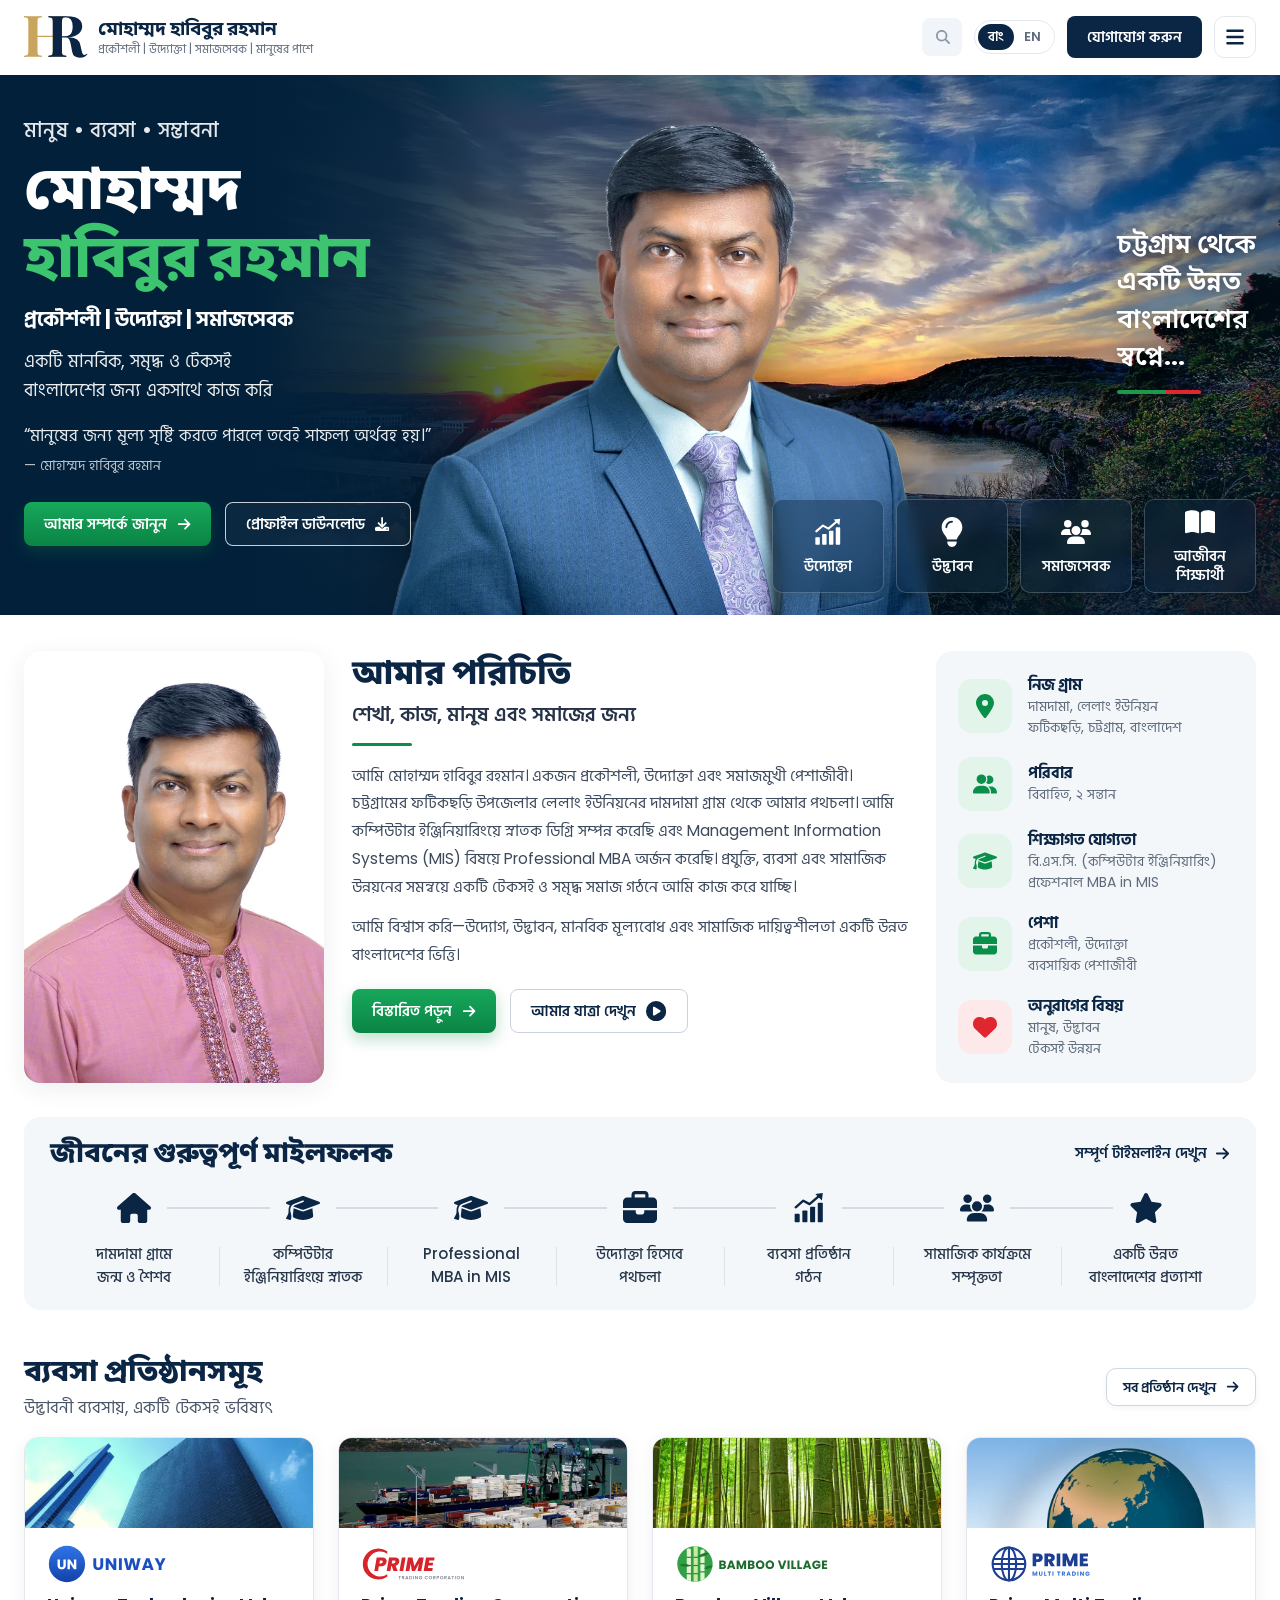
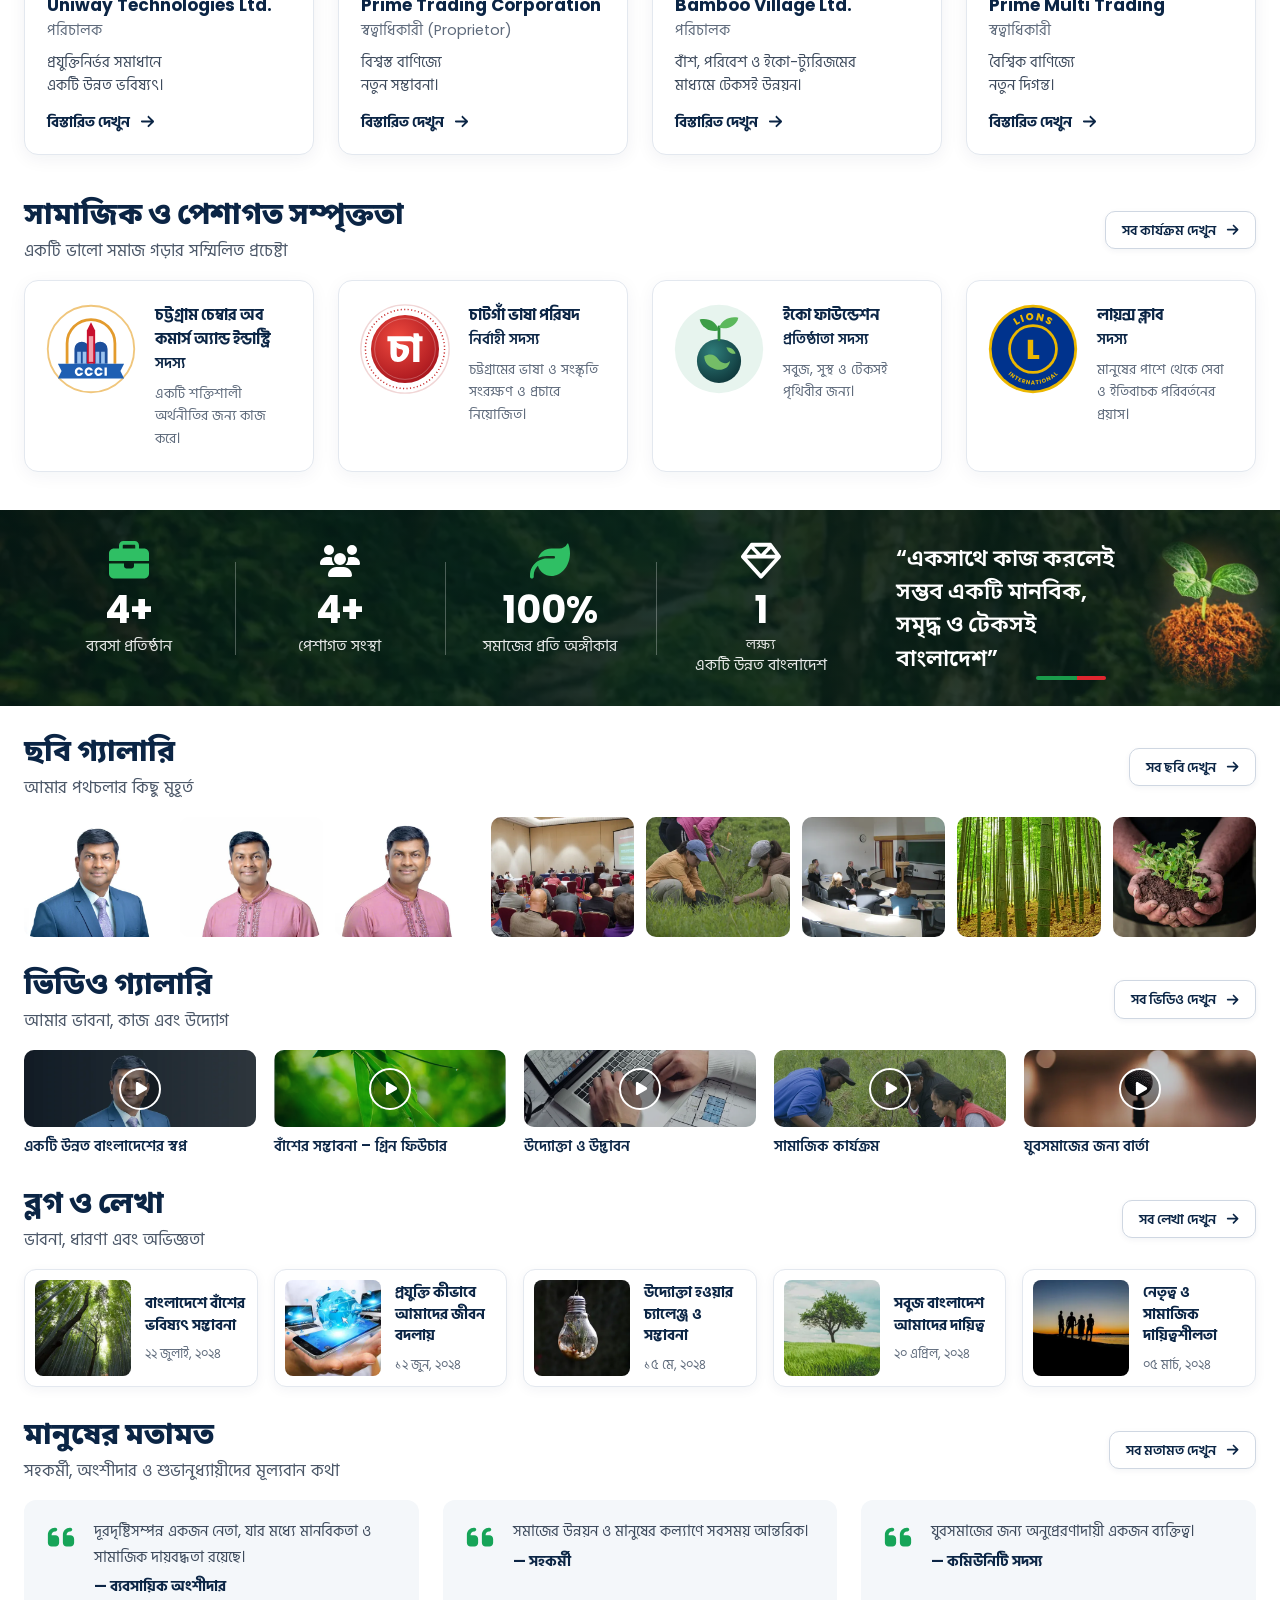
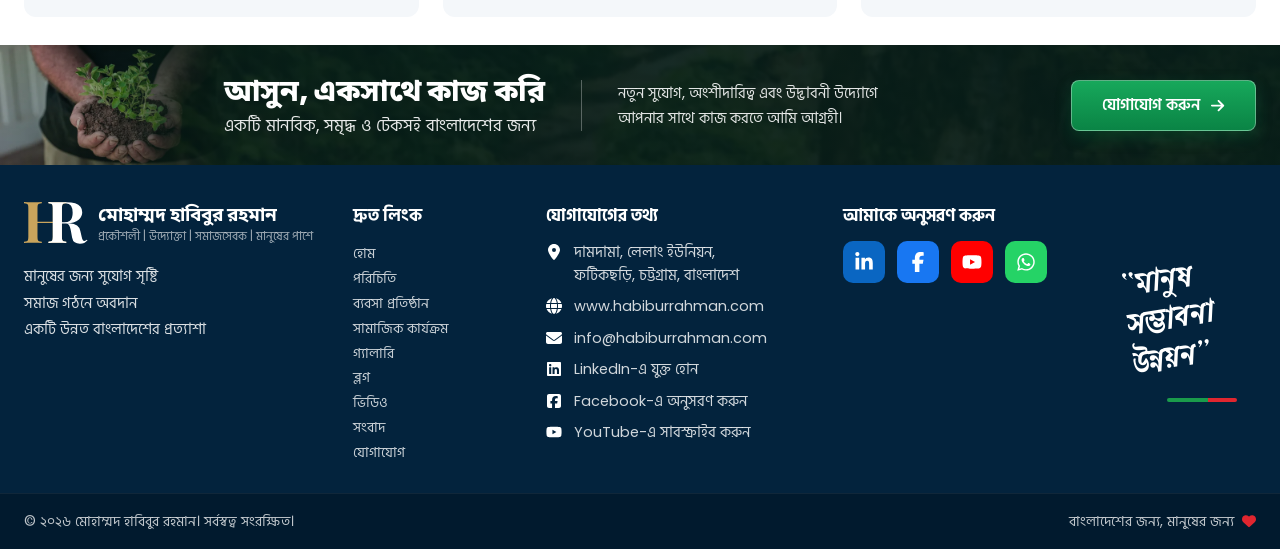
==== index.html @ 015e80e0 "Add one-page personal website for Mohammad Habibur Rahman Static HTML/CSS/JS page rebuilt from the d" ====
<!doctype html>
<html lang="bn">
<head>
  <meta charset="utf-8">
  <meta name="viewport" content="width=device-width, initial-scale=1">
  <title data-i18n="meta.title">মোহাম্মদ হাবিবুর রহমান | প্রকৌশলী, উদ্যোক্তা ও সমাজসেবক</title>
  <meta name="description" content="মোহাম্মদ হাবিবুর রহমান — প্রকৌশলী, উদ্যোক্তা ও সমাজসেবক। চট্টগ্রাম থেকে একটি মানবিক, সমৃদ্ধ ও টেকসই বাংলাদেশের স্বপ্নে কাজ করছেন।" data-i18n-attr="content:meta.description">
  <meta name="theme-color" content="#0b2545">
  <meta property="og:type" content="website">
  <meta property="og:title" content="মোহাম্মদ হাবিবুর রহমান | প্রকৌশলী, উদ্যোক্তা ও সমাজসেবক">
  <meta property="og:description" content="মানুষ • ব্যবসা • সম্ভাবনা — একটি মানবিক, সমৃদ্ধ ও টেকসই বাংলাদেশের জন্য একসাথে কাজ করি।">
  <meta property="og:image" content="assets/images/habib-about.webp">
  <link rel="icon" href="assets/images/favicon.svg" type="image/svg+xml">
  <link rel="preconnect" href="https://fonts.googleapis.com">
  <link rel="preconnect" href="https://fonts.gstatic.com" crossorigin>
  <link rel="stylesheet" href="https://fonts.googleapis.com/css2?family=Galada&family=Hind+Siliguri:wght@400;500;600;700&family=Noto+Sans+Bengali:wght@600;700;800&family=Poppins:wght@400;500;600;700;800&display=swap">
  <link rel="preload" as="image" href="assets/images/hero-bg.webp">
  <link rel="stylesheet" href="assets/css/style.css">
</head>
<body>
<svg xmlns="http://www.w3.org/2000/svg" class="sprite" aria-hidden="true" focusable="false">
  <!-- Icons: Font Awesome Free 6.7.2 by @fontawesome - https://fontawesome.com (Icons: CC BY 4.0 License) -->
  <symbol id="i-search" viewBox="0 0 512 512"><path d="M416 208c0 45.9-14.9 88.3-40 122.7L502.6 457.4c12.5 12.5 12.5 32.8 0 45.3s-32.8 12.5-45.3 0L330.7 376c-34.4 25.2-76.8 40-122.7 40C93.1 416 0 322.9 0 208S93.1 0 208 0S416 93.1 416 208zM208 352a144 144 0 1 0 0-288 144 144 0 1 0 0 288z"/></symbol>
  <symbol id="i-arrow-right" viewBox="0 0 448 512"><path d="M438.6 278.6c12.5-12.5 12.5-32.8 0-45.3l-160-160c-12.5-12.5-32.8-12.5-45.3 0s-12.5 32.8 0 45.3L338.8 224 32 224c-17.7 0-32 14.3-32 32s14.3 32 32 32l306.7 0L233.4 393.4c-12.5 12.5-12.5 32.8 0 45.3s32.8 12.5 45.3 0l160-160z"/></symbol>
  <symbol id="i-download" viewBox="0 0 512 512"><path d="M288 32c0-17.7-14.3-32-32-32s-32 14.3-32 32l0 242.7-73.4-73.4c-12.5-12.5-32.8-12.5-45.3 0s-12.5 32.8 0 45.3l128 128c12.5 12.5 32.8 12.5 45.3 0l128-128c12.5-12.5 12.5-32.8 0-45.3s-32.8-12.5-45.3 0L288 274.7 288 32zM64 352c-35.3 0-64 28.7-64 64l0 32c0 35.3 28.7 64 64 64l384 0c35.3 0 64-28.7 64-64l0-32c0-35.3-28.7-64-64-64l-101.5 0-45.3 45.3c-25 25-65.5 25-90.5 0L165.5 352 64 352zm368 56a24 24 0 1 1 0 48 24 24 0 1 1 0-48z"/></symbol>
  <symbol id="i-bulb" viewBox="0 0 384 512"><path d="M272 384c9.6-31.9 29.5-59.1 49.2-86.2c0 0 0 0 0 0c5.2-7.1 10.4-14.2 15.4-21.4c19.8-28.5 31.4-63 31.4-100.3C368 78.8 289.2 0 192 0S16 78.8 16 176c0 37.3 11.6 71.9 31.4 100.3c5 7.2 10.2 14.3 15.4 21.4c0 0 0 0 0 0c19.8 27.1 39.7 54.4 49.2 86.2l160 0zM192 512c44.2 0 80-35.8 80-80l0-16-160 0 0 16c0 44.2 35.8 80 80 80zM112 176c0 8.8-7.2 16-16 16s-16-7.2-16-16c0-61.9 50.1-112 112-112c8.8 0 16 7.2 16 16s-7.2 16-16 16c-44.2 0-80 35.8-80 80z"/></symbol>
  <symbol id="i-users" viewBox="0 0 640 512"><path d="M144 0a80 80 0 1 1 0 160A80 80 0 1 1 144 0zM512 0a80 80 0 1 1 0 160A80 80 0 1 1 512 0zM0 298.7C0 239.8 47.8 192 106.7 192l42.7 0c15.9 0 31 3.5 44.6 9.7c-1.3 7.2-1.9 14.7-1.9 22.3c0 38.2 16.8 72.5 43.3 96c-.2 0-.4 0-.7 0L21.3 320C9.6 320 0 310.4 0 298.7zM405.3 320c-.2 0-.4 0-.7 0c26.6-23.5 43.3-57.8 43.3-96c0-7.6-.7-15-1.9-22.3c13.6-6.3 28.7-9.7 44.6-9.7l42.7 0C592.2 192 640 239.8 640 298.7c0 11.8-9.6 21.3-21.3 21.3l-213.3 0zM224 224a96 96 0 1 1 192 0 96 96 0 1 1 -192 0zM128 485.3C128 411.7 187.7 352 261.3 352l117.3 0C452.3 352 512 411.7 512 485.3c0 14.7-11.9 26.7-26.7 26.7l-330.7 0c-14.7 0-26.7-11.9-26.7-26.7z"/></symbol>
  <symbol id="i-book" viewBox="0 0 576 512"><path d="M249.6 471.5c10.8 3.8 22.4-4.1 22.4-15.5l0-377.4c0-4.2-1.6-8.4-5-11C247.4 52 202.4 32 144 32C93.5 32 46.3 45.3 18.1 56.1C6.8 60.5 0 71.7 0 83.8L0 454.1c0 11.9 12.8 20.2 24.1 16.5C55.6 460.1 105.5 448 144 448c33.9 0 79 14 105.6 23.5zm76.8 0C353 462 398.1 448 432 448c38.5 0 88.4 12.1 119.9 22.6c11.3 3.8 24.1-4.6 24.1-16.5l0-370.3c0-12.1-6.8-23.3-18.1-27.6C529.7 45.3 482.5 32 432 32c-58.4 0-103.4 20-123 35.6c-3.3 2.6-5 6.8-5 11L304 456c0 11.4 11.7 19.3 22.4 15.5z"/></symbol>
  <symbol id="i-pin" viewBox="0 0 384 512"><path d="M215.7 499.2C267 435 384 279.4 384 192C384 86 298 0 192 0S0 86 0 192c0 87.4 117 243 168.3 307.2c12.3 15.3 35.1 15.3 47.4 0zM192 128a64 64 0 1 1 0 128 64 64 0 1 1 0-128z"/></symbol>
  <symbol id="i-family" viewBox="0 0 640 512"><path d="M96 128a128 128 0 1 1 256 0A128 128 0 1 1 96 128zM0 482.3C0 383.8 79.8 304 178.3 304l91.4 0C368.2 304 448 383.8 448 482.3c0 16.4-13.3 29.7-29.7 29.7L29.7 512C13.3 512 0 498.7 0 482.3zM609.3 512l-137.8 0c5.4-9.4 8.6-20.3 8.6-32l0-8c0-60.7-27.1-115.2-69.8-151.8c2.4-.1 4.7-.2 7.1-.2l61.4 0C567.8 320 640 392.2 640 481.3c0 17-13.8 30.7-30.7 30.7zM432 256c-31 0-59-12.6-79.3-32.9C372.4 196.5 384 163.6 384 128c0-26.8-6.6-52.1-18.3-74.3C384.3 40.1 407.2 32 432 32c61.9 0 112 50.1 112 112s-50.1 112-112 112z"/></symbol>
  <symbol id="i-grad" viewBox="0 0 640 512"><path d="M320 32c-8.1 0-16.1 1.4-23.7 4.1L15.8 137.4C6.3 140.9 0 149.9 0 160s6.3 19.1 15.8 22.6l57.9 20.9C57.3 229.3 48 259.8 48 291.9l0 28.1c0 28.4-10.8 57.7-22.3 80.8c-6.5 13-13.9 25.8-22.5 37.6C0 442.7-.9 448.3 .9 453.4s6 8.9 11.2 10.2l64 16c4.2 1.1 8.7 .3 12.4-2s6.3-6.1 7.1-10.4c8.6-42.8 4.3-81.2-2.1-108.7C90.3 344.3 86 329.8 80 316.5l0-24.6c0-30.2 10.2-58.7 27.9-81.5c12.9-15.5 29.6-28 49.2-35.7l157-61.7c8.2-3.2 17.5 .8 20.7 9s-.8 17.5-9 20.7l-157 61.7c-12.4 4.9-23.3 12.4-32.2 21.6l159.6 57.6c7.6 2.7 15.6 4.1 23.7 4.1s16.1-1.4 23.7-4.1L624.2 182.6c9.5-3.4 15.8-12.5 15.8-22.6s-6.3-19.1-15.8-22.6L343.7 36.1C336.1 33.4 328.1 32 320 32zM128 408c0 35.3 86 72 192 72s192-36.7 192-72L496.7 262.6 354.5 314c-11.1 4-22.8 6-34.5 6s-23.5-2-34.5-6L143.3 262.6 128 408z"/></symbol>
  <symbol id="i-briefcase" viewBox="0 0 512 512"><path d="M184 48l144 0c4.4 0 8 3.6 8 8l0 40L176 96l0-40c0-4.4 3.6-8 8-8zm-56 8l0 40L64 96C28.7 96 0 124.7 0 160l0 96 192 0 128 0 192 0 0-96c0-35.3-28.7-64-64-64l-64 0 0-40c0-30.9-25.1-56-56-56L184 0c-30.9 0-56 25.1-56 56zM512 288l-192 0 0 32c0 17.7-14.3 32-32 32l-64 0c-17.7 0-32-14.3-32-32l0-32L0 288 0 416c0 35.3 28.7 64 64 64l384 0c35.3 0 64-28.7 64-64l0-128z"/></symbol>
  <symbol id="i-heart" viewBox="0 0 512 512"><path d="M47.6 300.4L228.3 469.1c7.5 7 17.4 10.9 27.7 10.9s20.2-3.9 27.7-10.9L464.4 300.4c30.4-28.3 47.6-68 47.6-109.5v-5.8c0-69.9-50.5-129.5-119.4-141C347 36.5 300.6 51.4 268 84L256 96 244 84c-32.6-32.6-79-47.5-124.6-39.9C50.5 55.6 0 115.2 0 185.1v5.8c0 41.5 17.2 81.2 47.6 109.5z"/></symbol>
  <symbol id="i-circle-play" viewBox="0 0 512 512"><path d="M0 256a256 256 0 1 1 512 0A256 256 0 1 1 0 256zM188.3 147.1c-7.6 4.2-12.3 12.3-12.3 20.9l0 176c0 8.7 4.7 16.7 12.3 20.9s16.8 4.1 24.3-.5l144-88c7.1-4.4 11.5-12.1 11.5-20.5s-4.4-16.1-11.5-20.5l-144-88c-7.4-4.5-16.7-4.7-24.3-.5z"/></symbol>
  <symbol id="i-house" viewBox="0 0 576 512"><path d="M575.8 255.5c0 18-15 32.1-32 32.1l-32 0 .7 160.2c0 2.7-.2 5.4-.5 8.1l0 16.2c0 22.1-17.9 40-40 40l-16 0c-1.1 0-2.2 0-3.3-.1c-1.4 .1-2.8 .1-4.2 .1L416 512l-24 0c-22.1 0-40-17.9-40-40l0-24 0-64c0-17.7-14.3-32-32-32l-64 0c-17.7 0-32 14.3-32 32l0 64 0 24c0 22.1-17.9 40-40 40l-24 0-31.9 0c-1.5 0-3-.1-4.5-.2c-1.2 .1-2.4 .2-3.6 .2l-16 0c-22.1 0-40-17.9-40-40l0-112c0-.9 0-1.9 .1-2.8l0-69.7-32 0c-18 0-32-14-32-32.1c0-9 3-17 10-24L266.4 8c7-7 15-8 22-8s15 2 21 7L564.8 231.5c8 7 12 15 11 24z"/></symbol>
  <symbol id="i-star" viewBox="0 0 576 512"><path d="M316.9 18C311.6 7 300.4 0 288.1 0s-23.4 7-28.8 18L195 150.3 51.4 171.5c-12 1.8-22 10.2-25.7 21.7s-.7 24.2 7.9 32.7L137.8 329 113.2 474.7c-2 12 3 24.2 12.9 31.3s23 8 33.8 2.3l128.3-68.5 128.3 68.5c10.8 5.7 23.9 4.9 33.8-2.3s14.9-19.3 12.9-31.3L438.5 329 542.7 225.9c8.6-8.5 11.7-21.2 7.9-32.7s-13.7-19.9-25.7-21.7L381.2 150.3 316.9 18z"/></symbol>
  <symbol id="i-leaf" viewBox="0 0 512 512"><path d="M272 96c-78.6 0-145.1 51.5-167.7 122.5c33.6-17 71.5-26.5 111.7-26.5l88 0c8.8 0 16 7.2 16 16s-7.2 16-16 16l-16 0-72 0s0 0 0 0c-16.6 0-32.7 1.9-48.3 5.4c-25.9 5.9-49.9 16.4-71.4 30.7c0 0 0 0 0 0C38.3 298.8 0 364.9 0 440l0 16c0 13.3 10.7 24 24 24s24-10.7 24-24l0-16c0-48.7 20.7-92.5 53.8-123.2C121.6 392.3 190.3 448 272 448l1 0c132.1-.7 239-130.9 239-291.4c0-42.6-7.5-83.1-21.1-119.6c-2.6-6.9-12.7-6.6-16.2-.1C455.9 72.1 418.7 96 376 96L272 96z"/></symbol>
  <symbol id="i-gem" viewBox="0 0 512 512"><path d="M168.5 72L256 165l87.5-93-175 0zM383.9 99.1L311.5 176l129 0L383.9 99.1zm50 124.9L256 224 78.1 224 256 420.3 433.9 224zM71.5 176l129 0L128.1 99.1 71.5 176zm434.3 40.1l-232 256c-4.5 5-11 7.9-17.8 7.9s-13.2-2.9-17.8-7.9l-232-256c-7.7-8.5-8.3-21.2-1.5-30.4l112-152c4.5-6.1 11.7-9.8 19.3-9.8l240 0c7.6 0 14.8 3.6 19.3 9.8l112 152c6.8 9.2 6.1 21.9-1.5 30.4z"/></symbol>
  <symbol id="i-quote" viewBox="0 0 448 512"><path d="M0 216C0 149.7 53.7 96 120 96l8 0c17.7 0 32 14.3 32 32s-14.3 32-32 32l-8 0c-30.9 0-56 25.1-56 56l0 8 64 0c35.3 0 64 28.7 64 64l0 64c0 35.3-28.7 64-64 64l-64 0c-35.3 0-64-28.7-64-64l0-32 0-32 0-72zm256 0c0-66.3 53.7-120 120-120l8 0c17.7 0 32 14.3 32 32s-14.3 32-32 32l-8 0c-30.9 0-56 25.1-56 56l0 8 64 0c35.3 0 64 28.7 64 64l0 64c0 35.3-28.7 64-64 64l-64 0c-35.3 0-64-28.7-64-64l0-32 0-32 0-72z"/></symbol>
  <symbol id="i-play" viewBox="0 0 384 512"><path d="M73 39c-14.8-9.1-33.4-9.4-48.5-.9S0 62.6 0 80L0 432c0 17.4 9.4 33.4 24.5 41.9s33.7 8.1 48.5-.9L361 297c14.3-8.7 23-24.2 23-41s-8.7-32.2-23-41L73 39z"/></symbol>
  <symbol id="i-globe" viewBox="0 0 512 512"><path d="M352 256c0 22.2-1.2 43.6-3.3 64l-185.3 0c-2.2-20.4-3.3-41.8-3.3-64s1.2-43.6 3.3-64l185.3 0c2.2 20.4 3.3 41.8 3.3 64zm28.8-64l123.1 0c5.3 20.5 8.1 41.9 8.1 64s-2.8 43.5-8.1 64l-123.1 0c2.1-20.6 3.2-42 3.2-64s-1.1-43.4-3.2-64zm112.6-32l-116.7 0c-10-63.9-29.8-117.4-55.3-151.6c78.3 20.7 142 77.5 171.9 151.6zm-149.1 0l-176.6 0c6.1-36.4 15.5-68.6 27-94.7c10.5-23.6 22.2-40.7 33.5-51.5C239.4 3.2 248.7 0 256 0s16.6 3.2 27.8 13.8c11.3 10.8 23 27.9 33.5 51.5c11.6 26 20.9 58.2 27 94.7zm-209 0L18.6 160C48.6 85.9 112.2 29.1 190.6 8.4C165.1 42.6 145.3 96.1 135.3 160zM8.1 192l123.1 0c-2.1 20.6-3.2 42-3.2 64s1.1 43.4 3.2 64L8.1 320C2.8 299.5 0 278.1 0 256s2.8-43.5 8.1-64zM194.7 446.6c-11.6-26-20.9-58.2-27-94.6l176.6 0c-6.1 36.4-15.5 68.6-27 94.6c-10.5 23.6-22.2 40.7-33.5 51.5C272.6 508.8 263.3 512 256 512s-16.6-3.2-27.8-13.8c-11.3-10.8-23-27.9-33.5-51.5zM135.3 352c10 63.9 29.8 117.4 55.3 151.6C112.2 482.9 48.6 426.1 18.6 352l116.7 0zm358.1 0c-30 74.1-93.6 130.9-171.9 151.6c25.5-34.2 45.2-87.7 55.3-151.6l116.7 0z"/></symbol>
  <symbol id="i-envelope" viewBox="0 0 512 512"><path d="M48 64C21.5 64 0 85.5 0 112c0 15.1 7.1 29.3 19.2 38.4L236.8 313.6c11.4 8.5 27 8.5 38.4 0L492.8 150.4c12.1-9.1 19.2-23.3 19.2-38.4c0-26.5-21.5-48-48-48L48 64zM0 176L0 384c0 35.3 28.7 64 64 64l384 0c35.3 0 64-28.7 64-64l0-208L294.4 339.2c-22.8 17.1-54 17.1-76.8 0L0 176z"/></symbol>
  <symbol id="i-linkedin-in" viewBox="0 0 448 512"><path d="M100.28 448H7.4V148.9h92.88zM53.79 108.1C24.09 108.1 0 83.5 0 53.8a53.79 53.79 0 0 1 107.58 0c0 29.7-24.1 54.3-53.79 54.3zM447.9 448h-92.68V302.4c0-34.7-.7-79.2-48.29-79.2-48.29 0-55.69 37.7-55.69 76.7V448h-92.78V148.9h89.08v40.8h1.3c12.4-23.5 42.69-48.3 87.88-48.3 94 0 111.28 61.9 111.28 142.3V448z"/></symbol>
  <symbol id="i-facebook-f" viewBox="0 0 320 512"><path d="M80 299.3V512H196V299.3h86.5l18-97.8H196V166.9c0-51.7 20.3-71.5 72.7-71.5c16.3 0 29.4 .4 37 1.2V7.9C291.4 4 256.4 0 236.2 0C129.3 0 80 50.5 80 159.4v42.1H14v97.8H80z"/></symbol>
  <symbol id="i-youtube" viewBox="0 0 576 512"><path d="M549.655 124.083c-6.281-23.65-24.787-42.276-48.284-48.597C458.781 64 288 64 288 64S117.22 64 74.629 75.486c-23.497 6.322-42.003 24.947-48.284 48.597-11.412 42.867-11.412 132.305-11.412 132.305s0 89.438 11.412 132.305c6.281 23.65 24.787 41.5 48.284 47.821C117.22 448 288 448 288 448s170.78 0 213.371-11.486c23.497-6.321 42.003-24.171 48.284-47.821 11.412-42.867 11.412-132.305 11.412-132.305s0-89.438-11.412-132.305zm-317.51 213.508V175.185l142.739 81.205-142.739 81.201z"/></symbol>
  <symbol id="i-whatsapp" viewBox="0 0 448 512"><path d="M380.9 97.1C339 55.1 283.2 32 223.9 32c-122.4 0-222 99.6-222 222 0 39.1 10.2 77.3 29.6 111L0 480l117.7-30.9c32.4 17.7 68.9 27 106.1 27h.1c122.3 0 224.1-99.6 224.1-222 0-59.3-25.2-115-67.1-157zm-157 341.6c-33.2 0-65.7-8.9-94-25.7l-6.7-4-69.8 18.3L72 359.2l-4.4-7c-18.5-29.4-28.2-63.3-28.2-98.2 0-101.7 82.8-184.5 184.6-184.5 49.3 0 95.6 19.2 130.4 54.1 34.8 34.9 56.2 81.2 56.1 130.5 0 101.8-84.9 184.6-186.6 184.6zm101.2-138.2c-5.5-2.8-32.8-16.2-37.9-18-5.1-1.9-8.8-2.8-12.5 2.8-3.7 5.6-14.3 18-17.6 21.8-3.2 3.7-6.5 4.2-12 1.4-32.6-16.3-54-29.1-75.5-66-5.7-9.8 5.7-9.1 16.3-30.3 1.8-3.7.9-6.9-.5-9.7-1.4-2.8-12.5-30.1-17.1-41.2-4.5-10.8-9.1-9.3-12.5-9.5-3.2-.2-6.9-.2-10.6-.2-3.7 0-9.7 1.4-14.8 6.9-5.1 5.6-19.4 19-19.4 46.3 0 27.3 19.9 53.7 22.6 57.4 2.8 3.7 39.1 59.7 94.8 83.8 35.2 15.2 49 16.5 66.6 13.9 10.7-1.6 32.8-13.4 37.4-26.4 4.6-13 4.6-24.1 3.2-26.4-1.3-2.5-5-3.9-10.5-6.6z"/></symbol>
  <symbol id="i-linkedin" viewBox="0 0 448 512"><path d="M416 32H31.9C14.3 32 0 46.5 0 64.3v383.4C0 465.5 14.3 480 31.9 480H416c17.6 0 32-14.5 32-32.3V64.3c0-17.8-14.4-32.3-32-32.3zM135.4 416H69V202.2h66.5V416zm-33.2-243c-21.3 0-38.5-17.3-38.5-38.5S80.9 96 102.2 96c21.2 0 38.5 17.3 38.5 38.5 0 21.3-17.2 38.5-38.5 38.5zm282.1 243h-66.4V312c0-24.8-.5-56.7-34.5-56.7-34.6 0-39.9 27-39.9 54.9V416h-66.4V202.2h63.7v29.2h.9c8.9-16.8 30.6-34.5 62.9-34.5 67.2 0 79.7 44.3 79.7 101.9V416z"/></symbol>
  <symbol id="i-facebook-square" viewBox="0 0 448 512"><path d="M64 32C28.7 32 0 60.7 0 96V416c0 35.3 28.7 64 64 64h98.2V334.2H109.4V256h52.8V222.3c0-87.1 39.4-127.5 125-127.5c16.2 0 44.2 3.2 55.7 6.4V172c-6-.6-16.5-1-29.6-1c-42 0-58.2 15.9-58.2 57.2V256h83.6l-14.4 78.2H255V480H384c35.3 0 64-28.7 64-64V96c0-35.3-28.7-64-64-64H64z"/></symbol>
  <symbol id="i-bars" viewBox="0 0 448 512"><path d="M0 96C0 78.3 14.3 64 32 64l384 0c17.7 0 32 14.3 32 32s-14.3 32-32 32L32 128C14.3 128 0 113.7 0 96zM0 256c0-17.7 14.3-32 32-32l384 0c17.7 0 32 14.3 32 32s-14.3 32-32 32L32 288c-17.7 0-32-14.3-32-32zM448 416c0 17.7-14.3 32-32 32L32 448c-17.7 0-32-14.3-32-32s14.3-32 32-32l384 0c17.7 0 32 14.3 32 32z"/></symbol>
  <symbol id="i-xmark" viewBox="0 0 384 512"><path d="M342.6 150.6c12.5-12.5 12.5-32.8 0-45.3s-32.8-12.5-45.3 0L192 210.7 86.6 105.4c-12.5-12.5-32.8-12.5-45.3 0s-12.5 32.8 0 45.3L146.7 256 41.4 361.4c-12.5 12.5-12.5 32.8 0 45.3s32.8 12.5 45.3 0L192 301.3 297.4 406.6c12.5 12.5 32.8 12.5 45.3 0s12.5-32.8 0-45.3L237.3 256 342.6 150.6z"/></symbol>
  <symbol id="i-chevron-left" viewBox="0 0 320 512"><path d="M9.4 233.4c-12.5 12.5-12.5 32.8 0 45.3l192 192c12.5 12.5 32.8 12.5 45.3 0s12.5-32.8 0-45.3L77.3 256 246.6 86.6c12.5-12.5 12.5-32.8 0-45.3s-32.8-12.5-45.3 0l-192 192z"/></symbol>
  <symbol id="i-chevron-right" viewBox="0 0 320 512"><path d="M310.6 233.4c12.5 12.5 12.5 32.8 0 45.3l-192 192c-12.5 12.5-32.8 12.5-45.3 0s-12.5-32.8 0-45.3L242.7 256 73.4 86.6c-12.5-12.5-12.5-32.8 0-45.3s32.8-12.5 45.3 0l192 192z"/></symbol>
  <symbol id="i-arrow-up" viewBox="0 0 384 512"><path d="M214.6 41.4c-12.5-12.5-32.8-12.5-45.3 0l-160 160c-12.5 12.5-12.5 32.8 0 45.3s32.8 12.5 45.3 0L160 141.2 160 448c0 17.7 14.3 32 32 32s32-14.3 32-32l0-306.7L329.4 246.6c12.5 12.5 32.8 12.5 45.3 0s12.5-32.8 0-45.3l-160-160z"/></symbol>
  <symbol id="i-growth" viewBox="0 0 512 512"><rect x="40" y="344" width="76" height="128" rx="12"/><rect x="156" y="292" width="76" height="180" rx="12"/><rect x="272" y="236" width="76" height="236" rx="12"/><rect x="388" y="176" width="76" height="296" rx="12"/><path d="M56 246 170 146l94 52 146-126" fill="none" stroke="currentColor" stroke-width="36" stroke-linecap="round" stroke-linejoin="round"/><path d="M352 44l112-14-14 112z"/></symbol>
  <symbol id="logo-hr" viewBox="0 0 1110 750"><path fill="var(--hr-h, #c9a45c)" d="M424 720V700Q456 698 472 692Q488 686 493.5 668Q499 650 499 614V118Q499 81 493.5 63.5Q488 46 471.5 39.5Q455 33 424 32V12Q451 13 494.5 14Q538 15 581 15Q627 15 667.5 14Q708 13 733 12V32Q701 33 684.5 39.5Q668 46 663 63.5Q658 81 658 118V614Q658 650 663.5 668Q669 686 685 692Q701 698 733 700V720Q708 718 667.5 717.5Q627 717 581 717Q538 717 494.5 717.5Q451 718 424 720ZM0 720V700Q32 698 48 692Q64 686 69.5 668Q75 650 75 614V118Q75 81 69.5 63.5Q64 46 47.5 39.5Q31 33 0 32V12Q26 13 67.5 14Q109 15 158 15Q200 15 241 14Q282 13 309 12V32Q277 33 260.5 39.5Q244 46 239 63.5Q234 81 234 118V614Q234 650 239.5 668Q245 686 261 692Q277 698 309 700V720Q282 718 241 717.5Q200 717 158 717Q109 717 67.5 717.5Q26 718 0 720ZM169 374V354H564V374Z"/><path fill="var(--hr-r, #0b2545)" d="M424 12Q449 13 491.5 14Q534 15 576 15Q624 15 669 14Q714 13 733 13Q826 13 887.5 33.5Q949 54 979.5 93Q1010 132 1010 187Q1010 221 996 255.5Q982 290 948.5 319.5Q915 349 857 366.5Q799 384 711 384H615V364H701Q760 364 790.5 341.5Q821 319 832.5 281.5Q844 244 844 198Q844 119 816 75.5Q788 32 720 32Q681 32 669.5 49Q658 66 658 118V614Q658 650 663.5 668Q669 686 685 692Q701 698 733 700V720Q706 718 665 717.5Q624 717 582 717Q534 717 491.5 717.5Q449 718 424 720V700Q456 698 472 692Q488 686 493.5 668Q499 650 499 614V118Q499 81 493.5 63.5Q488 46 471.5 39.5Q455 33 424 32ZM613 367Q656 368 687.5 371Q719 374 743 376.5Q767 379 786 380Q877 388 920.5 419Q964 450 977 512L1000 615Q1009 655 1019 671Q1029 687 1048 687Q1061 686 1069.5 680.5Q1078 675 1088 664L1102 676Q1075 707 1044 720.5Q1013 734 969 734Q915 734 880 711Q845 688 834 626L816 526Q809 484 799 452.5Q789 421 771.5 402.5Q754 384 723 384H615Z"/></symbol>
</svg>

<a class="skip-link" href="#main" data-i18n="a11y.skip">মূল অংশে যান</a>

<!-- ============ Header ============ -->
<header class="site-header" id="top">
  <div class="container header-inner">
    <a class="brand" href="#home" aria-label="মোহাম্মদ হাবিবুর রহমান" data-i18n-attr="aria-label:brand.name">
      <svg class="brand-mark" aria-hidden="true"><use href="#logo-hr"/></svg>
      <span class="brand-text">
        <strong data-i18n="brand.name">মোহাম্মদ হাবিবুর রহমান</strong>
        <small data-i18n="brand.tagline">প্রকৌশলী | উদ্যোক্তা | সমাজসেবক | মানুষের পাশে</small>
      </span>
    </a>

    <nav class="main-nav" id="main-nav" aria-label="প্রধান মেনু" data-i18n-attr="aria-label:a11y.mainNav">
      <ul>
        <li><a href="#home" class="active" data-spy="home" data-i18n="nav.home">হোম</a></li>
        <li><a href="#about" data-spy="about" data-i18n="nav.about">পরিচিতি</a></li>
        <li><a href="#business" data-spy="business" data-i18n="nav.business">ব্যবসা প্রতিষ্ঠান</a></li>
        <li><a href="#social" data-spy="social" data-i18n="nav.social">সামাজিক কার্যক্রম</a></li>
        <li><a href="#gallery" data-spy="gallery" data-i18n="nav.gallery">গ্যালারি</a></li>
        <li><a href="#blog" data-spy="blog" data-i18n="nav.blog">ব্লগ</a></li>
        <li><a href="#videos" data-spy="videos" data-i18n="nav.video">ভিডিও</a></li>
        <li><a href="#blog" data-i18n="nav.news">সংবাদ</a></li>
        <li><a href="#contact" data-spy="contact" data-i18n="nav.contact">যোগাযোগ</a></li>
      </ul>
    </nav>

    <div class="header-actions">
      <form class="search" role="search" id="site-search">
        <svg class="icon" aria-hidden="true"><use href="#i-search"/></svg>
        <input type="search" name="q" placeholder="খুঁজুন..." aria-label="সাইটে খুঁজুন" data-i18n-attr="placeholder:search.placeholder;aria-label:search.label" autocomplete="off">
      </form>
      <div class="lang-switch" role="group" aria-label="ভাষা নির্বাচন করুন" data-i18n-attr="aria-label:a11y.lang">
        <button type="button" data-lang="bn" aria-pressed="true" lang="bn">বাং</button>
        <button type="button" data-lang="en" aria-pressed="false" lang="en">EN</button>
      </div>
      <a class="btn btn-navy header-cta" href="#contact" data-i18n="header.cta">যোগাযোগ করুন</a>
      <button class="menu-toggle" type="button" aria-controls="main-nav" aria-expanded="false" aria-label="মেনু খুলুন" data-i18n-attr="aria-label:a11y.menu">
        <svg class="icon icon-open" aria-hidden="true"><use href="#i-bars"/></svg>
        <svg class="icon icon-close" aria-hidden="true"><use href="#i-xmark"/></svg>
      </button>
    </div>
  </div>
</header>

<main id="main">

  <!-- ============ Hero ============ -->
  <section class="hero" id="home" data-section>
    <div class="hero-media" aria-hidden="true">
      <img class="hero-bg" src="assets/images/hero-bg.webp" alt="" width="1920" height="960" fetchpriority="high">
    </div>
    <div class="container hero-inner">
      <div class="hero-content">
        <p class="hero-kicker" data-i18n="hero.kicker">মানুষ • ব্যবসা • সম্ভাবনা</p>
        <h1 class="hero-title">
          <span data-i18n="hero.name1">মোহাম্মদ</span>
          <span class="accent" data-i18n="hero.name2">হাবিবুর রহমান</span>
        </h1>
        <p class="hero-roles" data-i18n="hero.roles">প্রকৌশলী | উদ্যোক্তা | সমাজসেবক</p>
        <p class="hero-desc" data-i18n="hero.desc">একটি মানবিক, সমৃদ্ধ ও টেকসই<br>বাংলাদেশের জন্য একসাথে কাজ করি</p>
        <blockquote class="hero-quote">
          <p><span data-i18n="hero.quote">“মানুষের জন্য মূল্য সৃষ্টি করতে পারলে তবেই সাফল্য অর্থবহ হয়।”</span> <cite data-i18n="hero.quoteBy">— মোহাম্মদ হাবিবুর রহমান</cite></p>
        </blockquote>
        <div class="hero-actions">
          <a class="btn btn-green" href="#about"><span data-i18n="hero.btnAbout">আমার সম্পর্কে জানুন</span><svg class="icon" aria-hidden="true"><use href="#i-arrow-right"/></svg></a>
          <button class="btn btn-outline-light" type="button" data-action="print-profile"><span data-i18n="hero.btnProfile">প্রোফাইল ডাউনলোড</span><svg class="icon" aria-hidden="true"><use href="#i-download"/></svg></button>
        </div>
      </div>

      <div class="hero-person">
        <img src="assets/images/habib-hero.webp" alt="মোহাম্মদ হাবিবুর রহমান" width="1000" height="909" data-i18n-attr="alt:brand.name">
      </div>

      <div class="hero-aside">
        <p class="hero-dream" data-i18n="hero.dream">চট্টগ্রাম থেকে<br>একটি উন্নত<br>বাংলাদেশের<br>স্বপ্নে...</p>
        <span class="flag-bar" aria-hidden="true"></span>
      </div>

      <ul class="hero-tiles">
        <li><svg class="icon" aria-hidden="true"><use href="#i-growth"/></svg><span data-i18n="hero.tile1">উদ্যোক্তা</span></li>
        <li><svg class="icon" aria-hidden="true"><use href="#i-bulb"/></svg><span data-i18n="hero.tile2">উদ্ভাবন</span></li>
        <li><svg class="icon" aria-hidden="true"><use href="#i-users"/></svg><span data-i18n="hero.tile3">সমাজসেবক</span></li>
        <li><svg class="icon" aria-hidden="true"><use href="#i-book"/></svg><span data-i18n="hero.tile4">আজীবন শিক্ষার্থী</span></li>
      </ul>
    </div>
  </section>

  <!-- ============ About ============ -->
  <section class="about section" id="about" data-section>
    <div class="container about-grid">
      <figure class="about-photo">
        <img src="assets/images/habib-about.webp" alt="মোহাম্মদ হাবিবুর রহমান" width="640" height="720" loading="lazy" data-i18n-attr="alt:brand.name">
      </figure>

      <div class="about-text">
        <h2 class="about-title" data-i18n="about.title">আমার পরিচিতি</h2>
        <p class="about-subtitle" data-i18n="about.subtitle">শেখা, কাজ, মানুষ এবং সমাজের জন্য</p>
        <span class="title-bar" aria-hidden="true"></span>
        <p data-i18n="about.p1">আমি মোহাম্মদ হাবিবুর রহমান। একজন প্রকৌশলী, উদ্যোক্তা এবং সমাজমুখী পেশাজীবী। চট্টগ্রামের ফটিকছড়ি উপজেলার লেলাং ইউনিয়নের দামদামা গ্রাম থেকে আমার পথচলা। আমি কম্পিউটার ইঞ্জিনিয়ারিংয়ে স্নাতক ডিগ্রি সম্পন্ন করেছি এবং Management Information Systems (MIS) বিষয়ে Professional MBA অর্জন করেছি। প্রযুক্তি, ব্যবসা এবং সামাজিক উন্নয়নের সমন্বয়ে একটি টেকসই ও সমৃদ্ধ সমাজ গঠনে আমি কাজ করে যাচ্ছি।</p>
        <p data-i18n="about.p2">আমি বিশ্বাস করি—উদ্যোগ, উদ্ভাবন, মানবিক মূল্যবোধ এবং সামাজিক দায়িত্বশীলতা একটি উন্নত বাংলাদেশের ভিত্তি।</p>
        <div class="about-actions">
          <a class="btn btn-green" href="#milestones"><span data-i18n="about.btnMore">বিস্তারিত পড়ুন</span><svg class="icon" aria-hidden="true"><use href="#i-arrow-right"/></svg></a>
          <button class="btn btn-outline" type="button" data-video="1"><span data-i18n="about.btnJourney">আমার যাত্রা দেখুন</span><svg class="icon icon-lg" aria-hidden="true"><use href="#i-circle-play"/></svg></button>
        </div>
      </div>

      <ul class="info-card">
        <li>
          <span class="info-icon"><svg class="icon" aria-hidden="true"><use href="#i-pin"/></svg></span>
          <div><h3 data-i18n="info.village.title">নিজ গ্রাম</h3><p data-i18n="info.village.text">দামদামা, লেলাং ইউনিয়ন<br>ফটিকছড়ি, চট্টগ্রাম, বাংলাদেশ</p></div>
        </li>
        <li>
          <span class="info-icon"><svg class="icon" aria-hidden="true"><use href="#i-family"/></svg></span>
          <div><h3 data-i18n="info.family.title">পরিবার</h3><p data-i18n="info.family.text">বিবাহিত, ২ সন্তান</p></div>
        </li>
        <li>
          <span class="info-icon"><svg class="icon" aria-hidden="true"><use href="#i-grad"/></svg></span>
          <div><h3 data-i18n="info.edu.title">শিক্ষাগত যোগ্যতা</h3><p data-i18n="info.edu.text">বি.এস.সি. (কম্পিউটার ইঞ্জিনিয়ারিং)<br>প্রফেশনাল MBA in MIS</p></div>
        </li>
        <li>
          <span class="info-icon"><svg class="icon" aria-hidden="true"><use href="#i-briefcase"/></svg></span>
          <div><h3 data-i18n="info.job.title">পেশা</h3><p data-i18n="info.job.text">প্রকৌশলী, উদ্যোক্তা<br>ব্যবসায়িক পেশাজীবী</p></div>
        </li>
        <li>
          <span class="info-icon is-red"><svg class="icon" aria-hidden="true"><use href="#i-heart"/></svg></span>
          <div><h3 data-i18n="info.passion.title">অনুরাগের বিষয়</h3><p data-i18n="info.passion.text">মানুষ, উদ্ভাবন<br>টেকসই উন্নয়ন</p></div>
        </li>
      </ul>
    </div>
  </section>

  <!-- ============ Milestones ============ -->
  <section class="milestones section section-tight" id="milestones">
    <div class="container">
      <div class="milestones-box">
        <div class="section-head">
          <h2 data-i18n="ms.title">জীবনের গুরুত্বপূর্ণ মাইলফলক</h2>
          <a class="text-link" href="#milestones"><span data-i18n="ms.link">সম্পূর্ণ টাইমলাইন দেখুন</span><svg class="icon" aria-hidden="true"><use href="#i-arrow-right"/></svg></a>
        </div>
        <div class="timeline-scroll">
        <ol class="timeline">
          <li><span class="tl-icon"><svg class="icon" aria-hidden="true"><use href="#i-house"/></svg></span><p data-i18n="ms.1">দামদামা গ্রামে<br>জন্ম ও শৈশব</p></li>
          <li><span class="tl-icon"><svg class="icon" aria-hidden="true"><use href="#i-grad"/></svg></span><p data-i18n="ms.2">কম্পিউটার<br>ইঞ্জিনিয়ারিংয়ে স্নাতক</p></li>
          <li><span class="tl-icon"><svg class="icon" aria-hidden="true"><use href="#i-grad"/></svg></span><p data-i18n="ms.3">Professional<br>MBA in MIS</p></li>
          <li><span class="tl-icon"><svg class="icon" aria-hidden="true"><use href="#i-briefcase"/></svg></span><p data-i18n="ms.4">উদ্যোক্তা হিসেবে<br>পথচলা</p></li>
          <li><span class="tl-icon"><svg class="icon" aria-hidden="true"><use href="#i-growth"/></svg></span><p data-i18n="ms.5">ব্যবসা প্রতিষ্ঠান<br>গঠন</p></li>
          <li><span class="tl-icon"><svg class="icon" aria-hidden="true"><use href="#i-users"/></svg></span><p data-i18n="ms.6">সামাজিক কার্যক্রমে<br>সম্পৃক্ততা</p></li>
          <li><span class="tl-icon"><svg class="icon" aria-hidden="true"><use href="#i-star"/></svg></span><p data-i18n="ms.7">একটি উন্নত<br>বাংলাদেশের প্রত্যাশা</p></li>
        </ol>
        </div>
      </div>
    </div>
  </section>

  <!-- ============ Businesses ============ -->
  <section class="business section" id="business" data-section>
    <div class="container">
      <div class="section-head">
        <div>
          <h2 data-i18n="biz.title">ব্যবসা প্রতিষ্ঠানসমূহ</h2>
          <p class="section-sub" data-i18n="biz.subtitle">উদ্ভাবনী ব্যবসায়, একটি টেকসই ভবিষ্যৎ</p>
        </div>
        <a class="btn btn-pill" href="#business"><span data-i18n="biz.all">সব প্রতিষ্ঠান দেখুন</span><svg class="icon" aria-hidden="true"><use href="#i-arrow-right"/></svg></a>
      </div>

      <div class="biz-grid">
        <article class="biz-card">
          <img class="biz-cover" src="assets/images/biz-uniway.webp" alt="" width="800" height="280" loading="lazy">
          <div class="biz-body">
            <img class="biz-logo" src="assets/images/logos/uniway.svg" alt="Uniway" width="172" height="44" loading="lazy">
            <h3>Uniway Technologies Ltd.</h3>
            <p class="biz-role" data-i18n="biz.1.role">পরিচালক</p>
            <p class="biz-desc" data-i18n="biz.1.desc">প্রযুক্তিনির্ভর সমাধানে<br>একটি উন্নত ভবিষ্যৎ।</p>
            <a class="more-link" href="#business"><span data-i18n="biz.more">বিস্তারিত দেখুন</span><svg class="icon" aria-hidden="true"><use href="#i-arrow-right"/></svg></a>
          </div>
        </article>
        <article class="biz-card">
          <img class="biz-cover" src="assets/images/biz-prime-trading.webp" alt="" width="800" height="280" loading="lazy">
          <div class="biz-body">
            <img class="biz-logo" src="assets/images/logos/prime-trading.svg" alt="Prime Trading Corporation" width="146" height="44" loading="lazy">
            <h3>Prime Trading Corporation</h3>
            <p class="biz-role" data-i18n="biz.2.role">স্বত্বাধিকারী (Proprietor)</p>
            <p class="biz-desc" data-i18n="biz.2.desc">বিশ্বস্ত বাণিজ্যে<br>নতুন সম্ভাবনা।</p>
            <a class="more-link" href="#business"><span data-i18n="biz.more">বিস্তারিত দেখুন</span><svg class="icon" aria-hidden="true"><use href="#i-arrow-right"/></svg></a>
          </div>
        </article>
        <article class="biz-card">
          <img class="biz-cover" src="assets/images/biz-bamboo-village.webp" alt="" width="800" height="280" loading="lazy">
          <div class="biz-body">
            <img class="biz-logo" src="assets/images/logos/bamboo-village.svg" alt="Bamboo Village" width="172" height="44" loading="lazy">
            <h3>Bamboo Village Ltd.</h3>
            <p class="biz-role" data-i18n="biz.3.role">পরিচালক</p>
            <p class="biz-desc" data-i18n="biz.3.desc">বাঁশ, পরিবেশ ও ইকো-ট্যুরিজমের<br>মাধ্যমে টেকসই উন্নয়ন।</p>
            <a class="more-link" href="#business"><span data-i18n="biz.more">বিস্তারিত দেখুন</span><svg class="icon" aria-hidden="true"><use href="#i-arrow-right"/></svg></a>
          </div>
        </article>
        <article class="biz-card">
          <img class="biz-cover" src="assets/images/biz-prime-multi.webp" alt="" width="800" height="280" loading="lazy">
          <div class="biz-body">
            <img class="biz-logo" src="assets/images/logos/prime-multi-trading.svg" alt="Prime Multi Trading" width="118" height="44" loading="lazy">
            <h3>Prime Multi Trading</h3>
            <p class="biz-role" data-i18n="biz.4.role">স্বত্বাধিকারী</p>
            <p class="biz-desc" data-i18n="biz.4.desc">বৈশ্বিক বাণিজ্যে<br>নতুন দিগন্ত।</p>
            <a class="more-link" href="#business"><span data-i18n="biz.more">বিস্তারিত দেখুন</span><svg class="icon" aria-hidden="true"><use href="#i-arrow-right"/></svg></a>
          </div>
        </article>
      </div>
    </div>
  </section>

  <!-- ============ Social & professional engagement ============ -->
  <section class="social section" id="social" data-section>
    <div class="container">
      <div class="section-head">
        <div>
          <h2 data-i18n="social.title">সামাজিক ও পেশাগত সম্পৃক্ততা</h2>
          <p class="section-sub" data-i18n="social.subtitle">একটি ভালো সমাজ গড়ার সম্মিলিত প্রচেষ্টা</p>
        </div>
        <a class="btn btn-pill" href="#social"><span data-i18n="social.all">সব কার্যক্রম দেখুন</span><svg class="icon" aria-hidden="true"><use href="#i-arrow-right"/></svg></a>
      </div>

      <div class="org-grid">
        <article class="org-card">
          <img src="assets/images/logos/ccci.svg" alt="" width="100" height="100" loading="lazy">
          <div>
            <h3 data-i18n="social.1.name">চট্টগ্রাম চেম্বার অব কমার্স অ্যান্ড ইন্ডাস্ট্রি</h3>
            <p class="org-role" data-i18n="social.1.role">সদস্য</p>
            <p data-i18n="social.1.desc">একটি শক্তিশালী অর্থনীতির জন্য কাজ করে।</p>
          </div>
        </article>
        <article class="org-card">
          <img src="assets/images/logos/chatga-bhasha-parishad.svg" alt="" width="100" height="100" loading="lazy">
          <div>
            <h3 data-i18n="social.2.name">চাটগাঁ ভাষা পরিষদ</h3>
            <p class="org-role" data-i18n="social.2.role">নির্বাহী সদস্য</p>
            <p data-i18n="social.2.desc">চট্টগ্রামের ভাষা ও সংস্কৃতি সংরক্ষণ ও প্রচারে নিয়োজিত।</p>
          </div>
        </article>
        <article class="org-card">
          <img src="assets/images/logos/eco-foundation.svg" alt="" width="100" height="100" loading="lazy">
          <div>
            <h3 data-i18n="social.3.name">ইকো ফাউন্ডেশন</h3>
            <p class="org-role" data-i18n="social.3.role">প্রতিষ্ঠাতা সদস্য</p>
            <p data-i18n="social.3.desc">সবুজ, সুস্থ ও টেকসই পৃথিবীর জন্য।</p>
          </div>
        </article>
        <article class="org-card">
          <img src="assets/images/logos/lions-club.svg" alt="" width="100" height="100" loading="lazy">
          <div>
            <h3 data-i18n="social.4.name">লায়ন্স ক্লাব</h3>
            <p class="org-role" data-i18n="social.4.role">সদস্য</p>
            <p data-i18n="social.4.desc">মানুষের পাশে থেকে সেবা ও ইতিবাচক পরিবর্তনের প্রয়াস।</p>
          </div>
        </article>
      </div>
    </div>
  </section>

  <!-- ============ Stats band ============ -->
  <section class="stats-band" aria-label="এক নজরে" data-i18n-attr="aria-label:stats.label">
    <div class="container stats-inner">
      <ul class="stats">
        <li>
          <svg class="icon stat-icon is-green" aria-hidden="true"><use href="#i-briefcase"/></svg>
          <strong>4+</strong>
          <span data-i18n="stats.1">ব্যবসা প্রতিষ্ঠান</span>
        </li>
        <li>
          <svg class="icon stat-icon" aria-hidden="true"><use href="#i-users"/></svg>
          <strong>4+</strong>
          <span data-i18n="stats.2">পেশাগত সংস্থা</span>
        </li>
        <li>
          <svg class="icon stat-icon is-green" aria-hidden="true"><use href="#i-leaf"/></svg>
          <strong>100%</strong>
          <span data-i18n="stats.3">সমাজের প্রতি অঙ্গীকার</span>
        </li>
        <li>
          <svg class="icon stat-icon" aria-hidden="true"><use href="#i-gem"/></svg>
          <strong>1</strong>
          <span data-i18n="stats.4"><small>লক্ষ্য</small>একটি উন্নত বাংলাদেশ</span>
        </li>
      </ul>
      <blockquote class="stats-quote">
        <p data-i18n="stats.quote">“একসাথে কাজ করলেই সম্ভব একটি মানবিক, সমৃদ্ধ ও টেকসই বাংলাদেশ”</p>
      </blockquote>
      <img class="stats-sprout" src="assets/images/band-sprout.webp" alt="" width="420" height="460" loading="lazy">
      <span class="flag-bar stats-flag" aria-hidden="true"></span>
    </div>
  </section>

  <!-- ============ Photo gallery ============ -->
  <section class="gallery section" id="gallery" data-section>
    <div class="container">
      <div class="section-head">
        <div>
          <h2 data-i18n="gallery.title">ছবি গ্যালারি</h2>
          <p class="section-sub" data-i18n="gallery.subtitle">আমার পথচলার কিছু মুহূর্ত</p>
        </div>
        <button class="btn btn-pill" type="button" data-action="open-gallery"><span data-i18n="gallery.all">সব ছবি দেখুন</span><svg class="icon" aria-hidden="true"><use href="#i-arrow-right"/></svg></button>
      </div>
      <div class="photo-grid">
        <a class="photo" href="assets/images/gallery-1-lg.webp" data-lightbox><img src="assets/images/gallery-1.webp" alt="মোহাম্মদ হাবিবুর রহমান" data-i18n-attr="alt:brand.name" width="480" height="400" loading="lazy"></a>
        <a class="photo" href="assets/images/gallery-2-lg.webp" data-lightbox><img src="assets/images/gallery-2.webp" alt="মোহাম্মদ হাবিবুর রহমান" data-i18n-attr="alt:brand.name" width="480" height="400" loading="lazy"></a>
        <a class="photo" href="assets/images/gallery-3-lg.webp" data-lightbox><img src="assets/images/gallery-3.webp" alt="মোহাম্মদ হাবিবুর রহমান" data-i18n-attr="alt:brand.name" width="480" height="400" loading="lazy"></a>
        <a class="photo" href="assets/images/gallery-4-lg.webp" data-lightbox><img src="assets/images/gallery-4.webp" alt="সেমিনার" data-i18n-attr="alt:gallery.alt.seminar" width="480" height="400" loading="lazy"></a>
        <a class="photo" href="assets/images/gallery-5-lg.webp" data-lightbox><img src="assets/images/gallery-5.webp" alt="বৃক্ষরোপণ কর্মসূচি" data-i18n-attr="alt:gallery.alt.planting" width="480" height="400" loading="lazy"></a>
        <a class="photo" href="assets/images/gallery-6-lg.webp" data-lightbox><img src="assets/images/gallery-6.webp" alt="আলোচনা সভা" data-i18n-attr="alt:gallery.alt.talk" width="480" height="400" loading="lazy"></a>
        <a class="photo" href="assets/images/gallery-7-lg.webp" data-lightbox><img src="assets/images/gallery-7.webp" alt="বাঁশ বাগান" data-i18n-attr="alt:gallery.alt.bamboo" width="480" height="400" loading="lazy"></a>
        <a class="photo" href="assets/images/gallery-8-lg.webp" data-lightbox><img src="assets/images/gallery-8.webp" alt="চারাগাছ হাতে" data-i18n-attr="alt:gallery.alt.sapling" width="480" height="400" loading="lazy"></a>
      </div>
    </div>
  </section>

  <!-- ============ Video gallery ============ -->
  <section class="videos section" id="videos" data-section>
    <div class="container">
      <div class="section-head">
        <div>
          <h2 data-i18n="video.title">ভিডিও গ্যালারি</h2>
          <p class="section-sub" data-i18n="video.subtitle">আমার ভাবনা, কাজ এবং উদ্যোগ</p>
        </div>
        <a class="btn btn-pill" href="#videos"><span data-i18n="video.all">সব ভিডিও দেখুন</span><svg class="icon" aria-hidden="true"><use href="#i-arrow-right"/></svg></a>
      </div>
      <!-- Add a YouTube video ID to data-youtube to play it in the pop-up player. -->
      <div class="video-grid">
        <button class="video-card" type="button" data-video="1" data-youtube="">
          <span class="video-thumb"><img src="assets/images/video-1.webp" alt="" width="780" height="260" loading="lazy"><span class="play" aria-hidden="true"><svg class="icon"><use href="#i-play"/></svg></span></span>
          <span class="video-title" data-i18n="video.1">একটি উন্নত বাংলাদেশের স্বপ্ন</span>
        </button>
        <button class="video-card" type="button" data-video="2" data-youtube="">
          <span class="video-thumb"><img src="assets/images/video-2.webp" alt="" width="780" height="260" loading="lazy"><span class="play" aria-hidden="true"><svg class="icon"><use href="#i-play"/></svg></span></span>
          <span class="video-title" data-i18n="video.2">বাঁশের সম্ভাবনা – গ্রিন ফিউচার</span>
        </button>
        <button class="video-card" type="button" data-video="3" data-youtube="">
          <span class="video-thumb"><img src="assets/images/video-3.webp" alt="" width="780" height="260" loading="lazy"><span class="play" aria-hidden="true"><svg class="icon"><use href="#i-play"/></svg></span></span>
          <span class="video-title" data-i18n="video.3">উদ্যোক্তা ও উদ্ভাবন</span>
        </button>
        <button class="video-card" type="button" data-video="4" data-youtube="">
          <span class="video-thumb"><img src="assets/images/video-4.webp" alt="" width="780" height="260" loading="lazy"><span class="play" aria-hidden="true"><svg class="icon"><use href="#i-play"/></svg></span></span>
          <span class="video-title" data-i18n="video.4">সামাজিক কার্যক্রম</span>
        </button>
        <button class="video-card" type="button" data-video="5" data-youtube="">
          <span class="video-thumb"><img src="assets/images/video-5.webp" alt="" width="780" height="260" loading="lazy"><span class="play" aria-hidden="true"><svg class="icon"><use href="#i-play"/></svg></span></span>
          <span class="video-title" data-i18n="video.5">যুবসমাজের জন্য বার্তা</span>
        </button>
      </div>
    </div>
  </section>

  <!-- ============ Blog ============ -->
  <section class="blog section" id="blog" data-section>
    <div class="container">
      <div class="section-head">
        <div>
          <h2 data-i18n="blog.title">ব্লগ ও লেখা</h2>
          <p class="section-sub" data-i18n="blog.subtitle">ভাবনা, ধারণা এবং অভিজ্ঞতা</p>
        </div>
        <a class="btn btn-pill" href="#blog"><span data-i18n="blog.all">সব লেখা দেখুন</span><svg class="icon" aria-hidden="true"><use href="#i-arrow-right"/></svg></a>
      </div>
      <div class="blog-grid">
        <article class="post">
          <img src="assets/images/blog-1.webp" alt="" width="280" height="280" loading="lazy">
          <div><h3 data-i18n="blog.1.title">বাংলাদেশে বাঁশের ভবিষ্যৎ সম্ভাবনা</h3><time datetime="2024-07-22" data-i18n="blog.1.date">২২ জুলাই, ২০২৪</time></div>
        </article>
        <article class="post">
          <img src="assets/images/blog-2.webp" alt="" width="256" height="256" loading="lazy">
          <div><h3 data-i18n="blog.2.title">প্রযুক্তি কীভাবে আমাদের জীবন বদলায়</h3><time datetime="2024-06-12" data-i18n="blog.2.date">১২ জুন, ২০২৪</time></div>
        </article>
        <article class="post">
          <img src="assets/images/blog-3.webp" alt="" width="280" height="280" loading="lazy">
          <div><h3 data-i18n="blog.3.title">উদ্যোক্তা হওয়ার চ্যালেঞ্জ ও সম্ভাবনা</h3><time datetime="2024-05-15" data-i18n="blog.3.date">১৫ মে, ২০২৪</time></div>
        </article>
        <article class="post">
          <img src="assets/images/blog-4.webp" alt="" width="280" height="280" loading="lazy">
          <div><h3 data-i18n="blog.4.title">সবুজ বাংলাদেশ আমাদের দায়িত্ব</h3><time datetime="2024-04-20" data-i18n="blog.4.date">২০ এপ্রিল, ২০২৪</time></div>
        </article>
        <article class="post">
          <img src="assets/images/blog-5.webp" alt="" width="280" height="280" loading="lazy">
          <div><h3 data-i18n="blog.5.title">নেতৃত্ব ও সামাজিক দায়িত্বশীলতা</h3><time datetime="2024-03-05" data-i18n="blog.5.date">০৫ মার্চ, ২০২৪</time></div>
        </article>
      </div>
    </div>
  </section>

  <!-- ============ Testimonials ============ -->
  <section class="testimonials section" id="testimonials">
    <div class="container">
      <div class="section-head">
        <div>
          <h2 data-i18n="t.title">মানুষের মতামত</h2>
          <p class="section-sub" data-i18n="t.subtitle">সহকর্মী, অংশীদার ও শুভানুধ্যায়ীদের মূল্যবান কথা</p>
        </div>
        <a class="btn btn-pill" href="#testimonials"><span data-i18n="t.all">সব মতামত দেখুন</span><svg class="icon" aria-hidden="true"><use href="#i-arrow-right"/></svg></a>
      </div>
      <div class="quote-grid">
        <figure class="quote-card">
          <svg class="icon quote-mark" aria-hidden="true"><use href="#i-quote"/></svg>
          <div>
            <blockquote data-i18n="t.1.text">দূরদৃষ্টিসম্পন্ন একজন নেতা, যার মধ্যে মানবিকতা ও সামাজিক দায়বদ্ধতা রয়েছে।</blockquote>
            <figcaption data-i18n="t.1.by">— ব্যবসায়িক অংশীদার</figcaption>
          </div>
        </figure>
        <figure class="quote-card">
          <svg class="icon quote-mark" aria-hidden="true"><use href="#i-quote"/></svg>
          <div>
            <blockquote data-i18n="t.2.text">সমাজের উন্নয়ন ও মানুষের কল্যাণে সবসময় আন্তরিক।</blockquote>
            <figcaption data-i18n="t.2.by">— সহকর্মী</figcaption>
          </div>
        </figure>
        <figure class="quote-card">
          <svg class="icon quote-mark" aria-hidden="true"><use href="#i-quote"/></svg>
          <div>
            <blockquote data-i18n="t.3.text">যুবসমাজের জন্য অনুপ্রেরণাদায়ী একজন ব্যক্তিত্ব।</blockquote>
            <figcaption data-i18n="t.3.by">— কমিউনিটি সদস্য</figcaption>
          </div>
        </figure>
      </div>
    </div>
  </section>

  <!-- ============ Call to action ============ -->
  <section class="cta-band">
    <img class="cta-plant" src="assets/images/cta-plant.webp" alt="" width="620" height="300" loading="lazy">
    <div class="container cta-inner">
      <div class="cta-head">
        <h2 data-i18n="cta.title">আসুন, একসাথে কাজ করি</h2>
        <p data-i18n="cta.subtitle">একটি মানবিক, সমৃদ্ধ ও টেকসই বাংলাদেশের জন্য</p>
      </div>
      <p class="cta-text" data-i18n="cta.text">নতুন সুযোগ, অংশীদারিত্ব এবং উদ্ভাবনী উদ্যোগে<br>আপনার সাথে কাজ করতে আমি আগ্রহী।</p>
      <a class="btn btn-green btn-lg" href="mailto:info@habiburrahman.com"><span data-i18n="cta.btn">যোগাযোগ করুন</span><svg class="icon" aria-hidden="true"><use href="#i-arrow-right"/></svg></a>
    </div>
  </section>

</main>

<!-- ============ Footer ============ -->
<footer class="site-footer" id="contact" data-section>
  <div class="container footer-grid">
    <div class="footer-brand">
      <a class="brand brand-light" href="#home">
        <svg class="brand-mark" aria-hidden="true"><use href="#logo-hr"/></svg>
        <span class="brand-text">
          <strong data-i18n="brand.name">মোহাম্মদ হাবিবুর রহমান</strong>
          <small data-i18n="brand.tagline">প্রকৌশলী | উদ্যোক্তা | সমাজসেবক | মানুষের পাশে</small>
        </span>
      </a>
      <p data-i18n="footer.about">মানুষের জন্য সুযোগ সৃষ্টি<br>সমাজ গঠনে অবদান<br>একটি উন্নত বাংলাদেশের প্রত্যাশা</p>
    </div>

    <nav class="footer-links" aria-label="দ্রুত লিংক" data-i18n-attr="aria-label:footer.links">
      <h3 data-i18n="footer.links">দ্রুত লিংক</h3>
      <ul>
        <li><a href="#home" data-i18n="nav.home">হোম</a></li>
        <li><a href="#about" data-i18n="nav.about">পরিচিতি</a></li>
        <li><a href="#business" data-i18n="nav.business">ব্যবসা প্রতিষ্ঠান</a></li>
        <li><a href="#social" data-i18n="nav.social">সামাজিক কার্যক্রম</a></li>
        <li><a href="#gallery" data-i18n="nav.gallery">গ্যালারি</a></li>
        <li><a href="#blog" data-i18n="nav.blog">ব্লগ</a></li>
        <li><a href="#videos" data-i18n="nav.video">ভিডিও</a></li>
        <li><a href="#blog" data-i18n="nav.news">সংবাদ</a></li>
        <li><a href="#contact" data-i18n="nav.contact">যোগাযোগ</a></li>
      </ul>
    </nav>

    <div class="footer-contact">
      <h3 data-i18n="footer.contact">যোগাযোগের তথ্য</h3>
      <ul>
        <li><svg class="icon" aria-hidden="true"><use href="#i-pin"/></svg><span data-i18n="footer.address">দামদামা, লেলাং ইউনিয়ন,<br>ফটিকছড়ি, চট্টগ্রাম, বাংলাদেশ</span></li>
        <li><svg class="icon" aria-hidden="true"><use href="#i-globe"/></svg><a href="https://www.habiburrahman.com">www.habiburrahman.com</a></li>
        <li><svg class="icon" aria-hidden="true"><use href="#i-envelope"/></svg><a href="mailto:info@habiburrahman.com">info@habiburrahman.com</a></li>
        <!-- Replace "#contact" with the real profile links. -->
        <li><svg class="icon" aria-hidden="true"><use href="#i-linkedin"/></svg><a href="#contact" data-i18n="footer.linkedin">LinkedIn-এ যুক্ত হোন</a></li>
        <li><svg class="icon" aria-hidden="true"><use href="#i-facebook-square"/></svg><a href="#contact" data-i18n="footer.facebook">Facebook-এ অনুসরণ করুন</a></li>
        <li><svg class="icon" aria-hidden="true"><use href="#i-youtube"/></svg><a href="#contact" data-i18n="footer.youtube">YouTube-এ সাবস্ক্রাইব করুন</a></li>
      </ul>
    </div>

    <div class="footer-follow">
      <h3 data-i18n="footer.follow">আমাকে অনুসরণ করুন</h3>
      <div class="socials">
        <a class="s-linkedin" href="#contact" aria-label="LinkedIn"><svg class="icon" aria-hidden="true"><use href="#i-linkedin-in"/></svg></a>
        <a class="s-facebook" href="#contact" aria-label="Facebook"><svg class="icon" aria-hidden="true"><use href="#i-facebook-f"/></svg></a>
        <a class="s-youtube" href="#contact" aria-label="YouTube"><svg class="icon" aria-hidden="true"><use href="#i-youtube"/></svg></a>
        <a class="s-whatsapp" href="#contact" aria-label="WhatsApp"><svg class="icon" aria-hidden="true"><use href="#i-whatsapp"/></svg></a>
      </div>
    </div>

    <div class="footer-sign">
      <p class="signature" data-i18n="footer.signature">“মানুষ<br>সম্ভাবনা<br>উন্নয়ন”</p>
      <span class="flag-bar" aria-hidden="true"></span>
    </div>
  </div>

  <div class="footer-bottom">
    <div class="container footer-bottom-inner">
      <p>© <span data-year>২০২৬</span> <span data-i18n="footer.copy">মোহাম্মদ হাবিবুর রহমান। সর্বস্বত্ব সংরক্ষিত।</span></p>
      <p><span data-i18n="footer.madeFor">বাংলাদেশের জন্য, মানুষের জন্য</span> <svg class="icon heart" aria-hidden="true"><use href="#i-heart"/></svg></p>
    </div>
  </div>
</footer>

<!-- ============ Photo lightbox ============ -->
<div class="modal lightbox" id="lightbox" role="dialog" aria-modal="true" aria-label="ছবি" data-i18n-attr="aria-label:modal.photo" hidden>
  <button class="modal-close" type="button" data-close aria-label="বন্ধ করুন" data-i18n-attr="aria-label:modal.close"><svg class="icon" aria-hidden="true"><use href="#i-xmark"/></svg></button>
  <button class="lb-nav lb-prev" type="button" aria-label="আগের ছবি" data-i18n-attr="aria-label:modal.prev"><svg class="icon" aria-hidden="true"><use href="#i-chevron-left"/></svg></button>
  <figure class="lb-figure">
    <img src="" alt="">
    <figcaption class="lb-count"></figcaption>
  </figure>
  <button class="lb-nav lb-next" type="button" aria-label="পরের ছবি" data-i18n-attr="aria-label:modal.next"><svg class="icon" aria-hidden="true"><use href="#i-chevron-right"/></svg></button>
</div>

<!-- ============ Video player ============ -->
<div class="modal video-modal" id="video-modal" role="dialog" aria-modal="true" aria-labelledby="video-modal-title" hidden>
  <div class="video-box">
    <button class="modal-close" type="button" data-close aria-label="বন্ধ করুন" data-i18n-attr="aria-label:modal.close"><svg class="icon" aria-hidden="true"><use href="#i-xmark"/></svg></button>
    <div class="video-frame"></div>
    <h3 id="video-modal-title" class="video-modal-title"></h3>
  </div>
</div>

<script src="assets/js/main.js"></script>
</body>
</html>
---- assets/css/style.css ----
/* ==========================================================================
   Mohammad Habibur Rahman — personal one-page site
   ========================================================================== */

:root {
  --navy: #0b2545;
  --navy-deep: #03213a;
  --ink: #16263b;
  --text: #3d4a5c;
  --muted: #5f6b7c;
  --green: #0a8f4a;
  --green-bright: #3cc46e;
  --green-soft: #e3f4ea;
  --red: #e0262f;
  --gold: #c9a45c;
  --bg-soft: #f4f7fa;
  --line: #e3e8ef;
  --shadow: 0 6px 24px rgba(11, 37, 69, 0.08);
  --container: 1344px;
  --header-h: 74px;
  --font-body: "Poppins", "Hind Siliguri", system-ui, sans-serif;
  --font-display: "Poppins", "Noto Sans Bengali", "Hind Siliguri", system-ui, sans-serif;
  --font-script: "Galada", "Hind Siliguri", cursive;
}

/* ---------- Base ---------- */
*,
*::before,
*::after { box-sizing: border-box; }

html { scroll-behavior: smooth; -webkit-text-size-adjust: 100%; }

body {
  margin: 0;
  font-family: var(--font-body);
  font-size: 16px;
  line-height: 1.65;
  color: var(--text);
  background: #fff;
  -webkit-font-smoothing: antialiased;
  text-rendering: optimizeLegibility;
}

img { display: block; max-width: 100%; }
a { color: inherit; text-decoration: none; }
button { font: inherit; color: inherit; cursor: pointer; }
h1, h2, h3, h4, p, figure, blockquote, ul, ol { margin: 0; }
ul, ol { padding: 0; list-style: none; }

.sprite { position: absolute; width: 0; height: 0; overflow: hidden; }
.icon { display: inline-block; flex: none; width: 1em; height: 1em; fill: currentColor; vertical-align: -0.125em; }

.container { width: min(100% - 48px, var(--container)); margin-inline: auto; }

.skip-link {
  position: absolute; top: 8px; left: -9999px; z-index: 500;
  padding: 8px 14px; border-radius: 6px; background: var(--navy); color: #fff;
}
.skip-link:focus { left: 12px; }

:focus-visible { outline: 3px solid var(--green-bright); outline-offset: 2px; }

[id] { scroll-margin-top: calc(var(--header-h) + 6px); }

.flag-bar {
  display: block; width: 84px; height: 4px; border-radius: 4px;
  background: linear-gradient(90deg, #1a9b4b 0 58%, var(--red) 58% 100%);
}

/* ---------- Buttons ---------- */
.btn {
  display: inline-flex; align-items: center; justify-content: center; gap: 10px;
  padding: 11px 20px; border: 0; border-radius: 8px;
  font-size: 15px; font-weight: 600; line-height: 1.3; white-space: nowrap;
  transition: transform 0.15s, box-shadow 0.2s, background-color 0.2s, border-color 0.2s, color 0.2s;
}
.btn:hover { transform: translateY(-1px); }
.btn .icon { font-size: 0.95em; }
.btn .icon-lg { font-size: 1.35em; }

.btn-navy { background: var(--navy); color: #fff; }
.btn-navy:hover { background: #12355f; }

.btn-green {
  background: linear-gradient(180deg, #17a85b, #0a8445);
  color: #fff;
  box-shadow: 0 6px 16px rgba(10, 132, 69, 0.28);
}
.btn-green:hover { box-shadow: 0 10px 22px rgba(10, 132, 69, 0.38); }

.btn-outline-light { background: rgba(255, 255, 255, 0.04); color: #fff; border: 1.5px solid rgba(255, 255, 255, 0.78); }
.btn-outline-light:hover { background: rgba(255, 255, 255, 0.14); }

.btn-outline { background: #fff; color: var(--navy); border: 1.5px solid #c9d2de; }
.btn-outline:hover { border-color: var(--navy); }

.btn-pill {
  padding: 9px 16px; border: 1.5px solid #cfd7e2; border-radius: 10px;
  background: #fff; color: var(--navy); font-size: 14px;
  box-shadow: 0 2px 6px rgba(11, 37, 69, 0.05);
}
.btn-pill:hover { border-color: var(--navy); }
.btn-lg { padding: 14px 30px; font-size: 16px; }

.text-link { display: inline-flex; align-items: center; gap: 8px; font-size: 15px; font-weight: 600; color: var(--navy); }
.text-link:hover { color: var(--green); }

/* ---------- Header ---------- */
.site-header {
  position: sticky; top: 0; z-index: 100;
  background: rgba(255, 255, 255, 0.97);
  border-bottom: 1px solid transparent;
  transition: box-shadow 0.25s, border-color 0.25s;
}
@supports (backdrop-filter: blur(8px)) {
  .site-header { background: rgba(255, 255, 255, 0.9); backdrop-filter: saturate(1.4) blur(10px); }
}
.site-header.is-scrolled { border-color: var(--line); box-shadow: 0 4px 20px rgba(11, 37, 69, 0.08); }

.header-inner { display: flex; align-items: center; gap: 22px; height: var(--header-h); }

.brand { display: flex; flex: none; align-items: center; gap: 10px; }
.brand-mark { width: 64px; height: 44px; }
.brand-text strong {
  display: block; font-family: var(--font-display); font-size: 19px; font-weight: 700;
  line-height: 1.25; color: var(--navy);
}
.brand-text small { display: block; margin-top: 2px; font-size: 11.5px; line-height: 1.3; color: var(--muted); white-space: nowrap; }

.main-nav { margin-left: auto; }
.main-nav ul { display: flex; gap: 20px; }
.main-nav a {
  position: relative; display: block; padding: 8px 0;
  font-size: 15px; font-weight: 500; color: #1d2b3d; white-space: nowrap;
  transition: color 0.2s;
}
.main-nav a::after {
  content: ""; position: absolute; right: 0; bottom: 1px; left: 0; height: 2.5px; border-radius: 2px;
  background: var(--green); transform: scaleX(0); transition: transform 0.25s;
}
.main-nav a:hover { color: var(--green); }
.main-nav a.active { color: var(--navy); font-weight: 600; }
.main-nav a.active::after { transform: scaleX(1); }

.header-actions { display: flex; align-items: center; gap: 12px; }

.search { position: relative; display: flex; align-items: center; }
.search .icon { position: absolute; left: 12px; font-size: 14px; color: #8a96a8; pointer-events: none; }
.search input {
  width: 140px; height: 38px; padding: 0 12px 0 34px;
  border: 1px solid transparent; border-radius: 8px; background: #f1f4f8;
  font: inherit; font-size: 14px; color: var(--ink);
  transition: width 0.25s, border-color 0.2s, background-color 0.2s;
}
.search input::placeholder { color: #8a96a8; }
.search input:focus { width: 180px; border-color: #b9d6c4; background: #fff; outline: none; }
.search.not-found input { border-color: var(--red); animation: shake 0.35s; }

.lang-switch { display: flex; padding: 3px; border: 1px solid var(--line); border-radius: 999px; background: #fff; }
.lang-switch button {
  padding: 4px 10px; border: 0; border-radius: 999px; background: none;
  font-size: 13px; font-weight: 600; line-height: 1.45; color: var(--muted);
  transition: background-color 0.2s, color 0.2s;
}
.lang-switch button:hover { color: var(--navy); }
.lang-switch button[aria-pressed="true"] { background: var(--navy); color: #fff; }

.menu-toggle {
  display: none; place-items: center; width: 42px; height: 42px;
  border: 1px solid var(--line); border-radius: 10px; background: #fff; color: var(--navy); font-size: 20px;
}
.menu-toggle .icon-close { display: none; }
.nav-open .menu-toggle .icon-open { display: none; }
.nav-open .menu-toggle .icon-close { display: block; }

/* ---------- Hero ---------- */
.hero { position: relative; overflow: hidden; isolation: isolate; background: var(--navy-deep); color: #fff; }
.hero-media { position: absolute; inset: 0; z-index: -1; }
.hero-bg { position: absolute; inset: 0; width: 100%; height: 100%; object-fit: cover; object-position: 50% 42%; }
.hero-media::after {
  content: ""; position: absolute; inset: 0;
  background:
    linear-gradient(90deg, #02203a 0%, #02203a 20%, rgba(2, 32, 58, 0.9) 31%, rgba(2, 32, 58, 0.5) 44%, rgba(2, 32, 58, 0.1) 58%, rgba(2, 32, 58, 0) 70%, rgba(2, 32, 58, 0.35) 100%),
    linear-gradient(0deg, rgba(2, 25, 45, 0.65) 0%, rgba(2, 25, 45, 0) 36%),
    linear-gradient(180deg, rgba(2, 32, 58, 0.45) 0%, rgba(2, 32, 58, 0) 42%);
}

.hero-inner { position: relative; display: grid; grid-template-columns: minmax(0, 1fr) auto; min-height: 540px; }

.hero-content { position: relative; z-index: 3; max-width: 540px; padding: 38px 0 46px; }
.hero-kicker { margin-bottom: 6px; font-size: 21px; font-weight: 500; letter-spacing: 0.02em; color: rgba(255, 255, 255, 0.9); }
.hero-title {
  margin-bottom: 12px; font-family: var(--font-display); font-size: 66px; font-weight: 800;
  line-height: 1.14; letter-spacing: -0.005em;
}
.hero-title span { display: block; }
.hero-title .accent { color: var(--green-bright); }
.hero-roles { margin-bottom: 10px; font-size: 21px; font-weight: 700; }
.hero-desc { margin-bottom: 16px; font-size: 18px; line-height: 1.6; color: rgba(255, 255, 255, 0.92); }
.hero-quote p { font-size: 17px; line-height: 1.7; color: rgba(255, 255, 255, 0.9); }
html[lang="en"] .hero-quote p { font-style: italic; }
.hero-quote cite { font-size: 14px; font-style: normal; color: rgba(255, 255, 255, 0.72); white-space: nowrap; }
.hero-actions { display: flex; flex-wrap: wrap; gap: 14px; margin-top: 24px; }

.hero-person {
  position: absolute; bottom: 0; left: 50%; z-index: 2;
  height: 91%; transform: translateX(-46%); pointer-events: none;
}
.hero-person img { width: auto; max-width: none; height: 100%; filter: drop-shadow(0 12px 30px rgba(0, 0, 0, 0.35)); }

.hero-aside { position: relative; z-index: 3; align-self: start; margin-top: 150px; }
.hero-dream {
  font-family: var(--font-display); font-size: 27px; font-weight: 600; line-height: 1.38;
  text-shadow: 0 2px 14px rgba(0, 0, 0, 0.4);
}
.hero-aside .flag-bar { margin-top: 16px; }

.hero-tiles {
  position: absolute; right: 0; bottom: 22px; z-index: 3;
  display: grid; grid-template-columns: repeat(4, 124px); gap: 12px;
}
.hero-tiles li {
  display: flex; flex-direction: column; align-items: center; justify-content: center; gap: 10px;
  height: 94px; padding: 8px; border: 1px solid rgba(255, 255, 255, 0.2); border-radius: 10px;
  background: rgba(9, 38, 66, 0.6); box-shadow: 0 8px 24px rgba(0, 0, 0, 0.22);
  font-size: 15px; font-weight: 600; line-height: 1.25; text-align: center;
}
@supports (backdrop-filter: blur(6px)) {
  .hero-tiles li { background: rgba(9, 38, 66, 0.45); backdrop-filter: blur(8px); }
}
.hero-tiles .icon { font-size: 30px; }

/* ---------- Sections (shared) ---------- */
.section { padding: 28px 0; }
.section-tight { padding: 6px 0 14px; }

.section-head { display: flex; align-items: center; justify-content: space-between; gap: 20px; margin-bottom: 16px; }
.section-head h2 { font-family: var(--font-display); font-size: 30px; font-weight: 800; line-height: 1.3; color: var(--navy); }
.section-sub { margin-top: 2px; font-size: 17px; color: #4b5768; }

/* ---------- About ---------- */
.about { padding-top: 36px; }
.about-grid { display: grid; grid-template-columns: 330px minmax(0, 1fr) 340px; align-items: stretch; gap: 34px; }

.about-photo { overflow: hidden; border-radius: 16px; background: #eef1f5; box-shadow: var(--shadow); }
.about-photo img { width: 100%; height: 100%; object-fit: cover; object-position: 50% 18%; }

.about-title { font-family: var(--font-display); font-size: 34px; font-weight: 800; line-height: 1.25; color: var(--navy); }
.about-subtitle { margin-top: 4px; font-size: 20px; font-weight: 600; color: #253247; }
.title-bar { display: block; width: 60px; height: 3px; margin: 12px 0 16px; border-radius: 3px; background: var(--green); }
.about-text > p:not(.about-subtitle) { margin-bottom: 12px; font-size: 15.5px; line-height: 1.8; }
.about-actions { display: flex; flex-wrap: wrap; gap: 14px; margin-top: 20px; }

.info-card {
  display: flex; flex-direction: column; justify-content: space-between;
  padding: 14px 22px; border-radius: 16px; background: var(--bg-soft);
}
.info-card li { display: flex; align-items: center; gap: 16px; padding: 9px 0; }
.info-icon {
  display: grid; flex: none; place-items: center; width: 54px; height: 54px;
  border-radius: 14px; background: var(--green-soft); color: var(--green); font-size: 24px;
}
.info-icon.is-red { background: #fde8ea; color: var(--red); }
.info-card h3 { font-size: 16px; font-weight: 700; line-height: 1.35; color: var(--navy); }
.info-card p { font-size: 14px; line-height: 1.55; color: var(--muted); }

/* ---------- Milestones ---------- */
.milestones-box { padding: 18px 26px 22px; border-radius: 16px; background: var(--bg-soft); }
.milestones .section-head { margin-bottom: 14px; }
.milestones .section-head h2 { font-size: 28px; }

.timeline-scroll { overflow-x: auto; scrollbar-width: thin; }
.timeline { position: relative; display: grid; grid-template-columns: repeat(7, minmax(0, 1fr)); min-width: 900px; }
.timeline::before {
  content: ""; position: absolute; top: 22px; right: calc(100% / 14); left: calc(100% / 14);
  height: 2px; background: #d3dbe5;
}
.timeline li { position: relative; display: flex; flex-direction: column; align-items: center; gap: 12px; padding: 0 10px; text-align: center; }
.timeline li + li::after {
  content: ""; position: absolute; top: 62px; bottom: 2px; left: 0; width: 1px; background: #dbe2ea;
}
.tl-icon { position: relative; z-index: 1; display: grid; place-items: center; width: 66px; height: 46px; background: var(--bg-soft); color: var(--navy); font-size: 34px; }
.timeline p { font-size: 15px; font-weight: 500; line-height: 1.5; color: #26364a; }

/* ---------- Businesses ---------- */
.biz-grid { display: grid; grid-template-columns: repeat(4, minmax(0, 1fr)); gap: 24px; }
.biz-card {
  display: flex; flex-direction: column; overflow: hidden;
  border: 1px solid var(--line); border-radius: 14px; background: #fff;
  box-shadow: 0 4px 18px rgba(11, 37, 69, 0.06);
  transition: transform 0.25s, box-shadow 0.25s;
}
.biz-card:hover { transform: translateY(-4px); box-shadow: 0 14px 32px rgba(11, 37, 69, 0.12); }
.biz-cover { width: 100%; height: auto; aspect-ratio: 3.2 / 1; object-fit: cover; }
.biz-body { display: flex; flex: 1; flex-direction: column; padding: 16px 22px 20px; }
.biz-logo { align-self: flex-start; width: auto; height: 40px; margin-bottom: 10px; }
.biz-card h3 { font-family: "Poppins", sans-serif; font-size: 17px; font-weight: 700; line-height: 1.35; color: var(--navy); }
.biz-role { margin-top: 2px; font-size: 14.5px; color: var(--muted); }
.biz-desc { flex: 1; margin-top: 8px; font-size: 14.5px; line-height: 1.6; }
.more-link { display: inline-flex; align-items: center; gap: 10px; margin-top: 12px; font-size: 15px; font-weight: 700; color: var(--navy); }
.more-link .icon { transition: transform 0.2s; }
.more-link:hover { color: var(--green); }
.more-link:hover .icon { transform: translateX(4px); }

/* ---------- Social / professional engagement ---------- */
.social { padding-top: 12px; }
.org-grid { display: grid; grid-template-columns: repeat(4, minmax(0, 1fr)); gap: 24px; }
.org-card {
  display: flex; align-items: flex-start; gap: 18px; padding: 22px 20px;
  border: 1px solid var(--line); border-radius: 14px; background: #fff;
  box-shadow: 0 4px 18px rgba(11, 37, 69, 0.05);
  transition: transform 0.25s, box-shadow 0.25s;
}
.org-card:hover { transform: translateY(-3px); box-shadow: 0 12px 28px rgba(11, 37, 69, 0.1); }
.org-card img { flex: none; width: 92px; height: 92px; }
.org-card h3 { font-size: 16px; font-weight: 700; line-height: 1.5; color: var(--navy); }
.org-role { margin-bottom: 6px; font-size: 15px; font-weight: 600; color: var(--navy); }
.org-card p:last-child { font-size: 14px; line-height: 1.6; color: var(--muted); }

/* ---------- Stats band ---------- */
.stats-band {
  position: relative; overflow: hidden; isolation: isolate;
  margin-top: 10px; color: #fff;
  background: #0b2a22 url("../images/band-forest.webp") center / cover no-repeat;
}
.stats-band::before {
  content: ""; position: absolute; inset: 0; z-index: -1;
  background: linear-gradient(90deg, rgba(6, 34, 28, 0.66), rgba(6, 34, 28, 0.8) 55%, rgba(6, 34, 28, 0.62));
}
.stats-inner { position: relative; display: grid; grid-template-columns: minmax(0, 1fr) 400px; align-items: center; gap: 30px; min-height: 196px; }
.stats { display: grid; grid-template-columns: repeat(4, minmax(0, 1fr)); }
.stats li { position: relative; display: flex; flex-direction: column; align-items: center; padding: 22px 10px; text-align: center; }
.stats li + li::before {
  content: ""; position: absolute; top: 24%; bottom: 24%; left: 0; width: 1px; background: rgba(255, 255, 255, 0.28);
}
.stat-icon { margin-bottom: 8px; font-size: 40px; }
.stat-icon.is-green { color: #2fbf64; }
.stats strong { font-family: "Poppins", sans-serif; font-size: 38px; font-weight: 700; line-height: 1.1; }
.stats span { margin-top: 4px; font-size: 15.5px; line-height: 1.4; color: rgba(255, 255, 255, 0.9); }
.stats span small { display: block; font-size: 14px; }

.stats-quote { position: relative; z-index: 1; }
.stats-quote p { padding-right: 120px; font-family: var(--font-display); font-size: 25px; font-weight: 600; line-height: 1.45; }
.stats-sprout {
  position: absolute; right: -40px; bottom: 0; width: auto; height: 100%;
  -webkit-mask-image: radial-gradient(ellipse 55% 60% at 52% 52%, #000 40%, transparent 72%);
  mask-image: radial-gradient(ellipse 55% 60% at 52% 52%, #000 40%, transparent 72%);
}
.stats-flag { position: absolute; right: 150px; bottom: 26px; width: 70px; }

/* ---------- Photo gallery ---------- */
.gallery { padding-top: 26px; }
.photo-grid { display: grid; grid-template-columns: repeat(8, minmax(0, 1fr)); gap: 12px; }
.photo { position: relative; display: block; overflow: hidden; aspect-ratio: 6 / 5; border-radius: 10px; background: #eef1f5; }
.photo img { width: 100%; height: 100%; object-fit: cover; transition: transform 0.4s; }
.photo:hover img { transform: scale(1.06); }

/* ---------- Video gallery ---------- */
.videos { padding-top: 0; }
.video-grid { display: grid; grid-template-columns: repeat(5, minmax(0, 1fr)); gap: 18px; }
.video-card { display: flex; flex-direction: column; gap: 8px; padding: 0; border: 0; background: none; text-align: center; }
.video-thumb { position: relative; display: block; overflow: hidden; aspect-ratio: 3 / 1; border-radius: 10px; background: var(--navy); }
.video-thumb img { width: 100%; height: 100%; object-fit: cover; transition: transform 0.4s; }
.video-thumb::after { content: ""; position: absolute; inset: 0; background: rgba(3, 20, 35, 0.22); transition: background-color 0.25s; }
.play {
  position: absolute; top: 50%; left: 50%; z-index: 1; display: grid; place-items: center;
  width: 42px; height: 42px; border: 2px solid #fff; border-radius: 50%;
  background: rgba(0, 0, 0, 0.35); color: #fff; font-size: 15px;
  transform: translate(-50%, -50%); transition: transform 0.2s, background-color 0.2s;
}
.play .icon { margin-left: 3px; }
.video-card:hover .video-thumb img { transform: scale(1.05); }
.video-card:hover .play { background: var(--green); transform: translate(-50%, -50%) scale(1.08); }
.video-title { font-size: 15px; font-weight: 600; line-height: 1.4; color: var(--navy); }

/* ---------- Blog ---------- */
.blog { padding-top: 0; }
.blog-grid { display: grid; grid-template-columns: repeat(5, minmax(0, 1fr)); gap: 16px; }
.post {
  display: flex; align-items: center; gap: 14px; padding: 10px;
  border: 1px solid var(--line); border-radius: 12px; background: #fff;
  box-shadow: 0 3px 12px rgba(11, 37, 69, 0.05);
  transition: transform 0.25s, box-shadow 0.25s;
}
.post:hover { transform: translateY(-3px); box-shadow: 0 10px 24px rgba(11, 37, 69, 0.1); }
.post img { flex: none; width: 96px; height: 96px; border-radius: 8px; object-fit: cover; }
.post h3 { font-size: 15px; font-weight: 700; line-height: 1.45; color: var(--navy); }
.post time { display: block; margin-top: 8px; font-size: 13px; color: var(--muted); }

/* ---------- Testimonials ---------- */
.testimonials { padding-top: 0; }
.quote-grid { display: grid; grid-template-columns: repeat(3, minmax(0, 1fr)); gap: 24px; }
.quote-card { display: flex; gap: 18px; padding: 18px 22px; border-radius: 12px; background: var(--bg-soft); }
.quote-mark { margin-top: 4px; font-size: 30px; color: #16a458; }
.quote-card blockquote { font-size: 15px; line-height: 1.7; }
.quote-card figcaption { margin-top: 6px; font-size: 14.5px; font-weight: 700; color: var(--navy); }

/* ---------- Call to action ---------- */
.cta-band {
  position: relative; overflow: hidden; isolation: isolate; color: #fff;
  background: #0c2a24 url("../images/band-forest.webp") center 70% / cover no-repeat;
}
.cta-band::before {
  content: ""; position: absolute; inset: 0; z-index: -1;
  background: linear-gradient(90deg, rgba(7, 30, 26, 0.1) 0%, rgba(7, 30, 26, 0.86) 20%, rgba(7, 30, 26, 0.9) 100%);
}
.cta-plant {
  position: absolute; top: 0; left: 0; z-index: -2; width: auto; height: 100%;
  -webkit-mask-image: linear-gradient(90deg, #000 55%, transparent);
  mask-image: linear-gradient(90deg, #000 55%, transparent);
}
.cta-inner { display: flex; align-items: center; gap: 36px; min-height: 120px; padding: 18px 0 18px 200px; }
.cta-head h2 { font-family: var(--font-display); font-size: 30px; font-weight: 800; line-height: 1.3; }
.cta-head p { font-size: 17px; color: rgba(255, 255, 255, 0.9); }
.cta-text { flex: 1; padding-left: 36px; border-left: 1px solid rgba(255, 255, 255, 0.3); font-size: 15px; line-height: 1.7; color: rgba(255, 255, 255, 0.88); }
.cta-band .btn-green { border: 1.5px solid rgba(255, 255, 255, 0.35); }

/* ---------- Footer ---------- */
.site-footer { background: #03233d; color: rgba(255, 255, 255, 0.82); }
.footer-grid { display: grid; grid-template-columns: 1.4fr 0.75fr 1.25fr 1fr 0.8fr; gap: 36px; padding: 36px 0 28px; }

.brand-light .brand-mark { --hr-r: #fff; }
.brand-light .brand-text strong { color: #fff; }
.brand-light .brand-text small { color: rgba(255, 255, 255, 0.62); }
.footer-brand p { margin-top: 18px; font-size: 15px; line-height: 1.75; color: rgba(255, 255, 255, 0.85); }

.site-footer h3 { margin-bottom: 12px; font-size: 17px; font-weight: 700; color: #fff; }
.footer-links li { line-height: 1.55; }
.footer-links a { display: inline-block; font-size: 14px; color: rgba(255, 255, 255, 0.78); transition: color 0.2s; }
.footer-links a:hover { color: #fff; }

.footer-contact li { display: flex; align-items: flex-start; gap: 12px; margin-bottom: 9px; font-size: 14.5px; line-height: 1.55; }
.footer-contact .icon { margin-top: 3px; font-size: 16px; color: #fff; }
.footer-contact a:hover { color: #fff; text-decoration: underline; }

.socials { display: flex; gap: 12px; }
.socials a {
  display: grid; place-items: center; width: 42px; height: 42px; border-radius: 10px;
  color: #fff; font-size: 20px; transition: transform 0.2s, filter 0.2s;
}
.socials a:hover { transform: translateY(-3px); filter: brightness(1.1); }
.s-linkedin { background: #0a66c2; }
.s-facebook { background: #1877f2; }
.s-youtube { background: #f00; }
.s-whatsapp { background: #25d366; }

.footer-sign { display: flex; flex-direction: column; align-items: center; justify-content: center; }
.signature { font-family: var(--font-script); font-size: 30px; line-height: 1.3; color: #fff; transform: rotate(-9deg); }
.footer-sign .flag-bar { width: 70px; margin-top: 18px; margin-left: 60px; }

.footer-bottom { border-top: 1px solid rgba(255, 255, 255, 0.06); background: #011a2e; }
.footer-bottom-inner { display: flex; justify-content: space-between; gap: 16px; padding: 16px 0; font-size: 14px; color: rgba(255, 255, 255, 0.75); }
.heart { margin-left: 4px; color: var(--red); vertical-align: -2px; }

/* ---------- Modals ---------- */
.modal {
  position: fixed; inset: 0; z-index: 300; display: flex; align-items: center; justify-content: center;
  padding: 24px; background: rgba(2, 14, 26, 0.9); animation: fade-in 0.2s ease;
}
.modal[hidden] { display: none; }
.modal-close {
  position: absolute; top: 16px; right: 16px; display: grid; place-items: center;
  width: 44px; height: 44px; border: 0; border-radius: 50%;
  background: rgba(255, 255, 255, 0.14); color: #fff; font-size: 20px;
}
.modal-close:hover, .lb-nav:hover { background: rgba(255, 255, 255, 0.26); }
.lb-figure img { max-width: min(90vw, 1100px); max-height: 80vh; border-radius: 10px; box-shadow: 0 20px 60px rgba(0, 0, 0, 0.5); }
.lb-count { margin-top: 10px; font-size: 14px; text-align: center; color: rgba(255, 255, 255, 0.8); }
.lb-nav {
  position: absolute; top: 50%; display: grid; place-items: center; width: 50px; height: 50px;
  border: 0; border-radius: 50%; background: rgba(255, 255, 255, 0.14); color: #fff; font-size: 20px;
  transform: translateY(-50%);
}
.lb-prev { left: 18px; }
.lb-next { right: 18px; }

.video-box { position: relative; width: min(92vw, 960px); }
.video-box .modal-close { top: -56px; right: 0; }
.video-frame { display: grid; place-items: center; overflow: hidden; aspect-ratio: 16 / 9; border-radius: 12px; background: #000; color: #fff; }
.video-frame iframe { width: 100%; height: 100%; border: 0; }
.video-frame img { grid-area: 1 / 1; width: 100%; height: 100%; object-fit: cover; opacity: 0.35; }
.video-soon { grid-area: 1 / 1; z-index: 1; padding: 24px; font-size: 20px; font-weight: 600; text-align: center; }
.video-modal-title { margin-top: 14px; font-size: 18px; font-weight: 600; text-align: center; color: #fff; }

body.modal-open { overflow: hidden; }

/* ---------- Helpers / animation ---------- */
.search-hit { animation: search-hit 2.4s ease; border-radius: 6px; }

@keyframes search-hit {
  0%, 60% { background: rgba(60, 196, 110, 0.22); box-shadow: 0 0 0 6px rgba(60, 196, 110, 0.22); }
  100% { background: transparent; box-shadow: 0 0 0 0 transparent; }
}
@keyframes shake {
  25% { transform: translateX(-4px); }
  75% { transform: translateX(4px); }
}
@keyframes fade-in { from { opacity: 0; } }

/* ---------- English tweaks ---------- */
html[lang="en"] .hero-title { font-size: 58px; }
html[lang="en"] .hero-dream { font-size: 24px; }
html[lang="en"] .brand-text strong { font-size: 17.5px; }
html[lang="en"] .brand-text small { font-size: 11px; }
html[lang="en"] .main-nav ul { gap: 17px; }
html[lang="en"] .main-nav a { font-size: 14px; }

/* ==========================================================================
   Responsive
   ========================================================================== */
@media (max-width: 1400px) {
  .header-inner { gap: 20px; }
  .main-nav ul { gap: 16px; }
  .main-nav a { font-size: 14.5px; }
  .hero-title { font-size: 60px; }
  .hero-tiles { grid-template-columns: repeat(4, 112px); }
  .about-grid { grid-template-columns: 300px minmax(0, 1fr) 320px; gap: 28px; }
  .stats-inner { grid-template-columns: minmax(0, 1fr) 360px; }
  .stats-quote p { font-size: 23px; }
}

/* Search collapses to an icon that expands when focused
   (always in English, where the menu labels are longer). */
html[lang="en"] .search { width: 38px; height: 38px; }
html[lang="en"] .search .icon { z-index: 6; }
html[lang="en"] .search input { position: absolute; top: 0; right: 0; width: 38px; padding: 0 0 0 38px; cursor: pointer; }
html[lang="en"] .search input::placeholder { color: transparent; }
html[lang="en"] .search input:focus {
z-index: 5; width: min(240px, calc(100vw - 32px)); padding-right: 12px; cursor: text;
box-shadow: 0 8px 24px rgba(11, 37, 69, 0.14);
}
html[lang="en"] .search input:focus::placeholder { color: #8a96a8; }

@media (max-width: 1380px) {
  .search { width: 38px; height: 38px; }
  .search .icon { z-index: 6; }
  .search input { position: absolute; top: 0; right: 0; width: 38px; padding: 0 0 0 38px; cursor: pointer; }
  .search input::placeholder { color: transparent; }
  .search input:focus {
    z-index: 5; width: min(240px, calc(100vw - 32px)); padding-right: 12px; cursor: text;
    box-shadow: 0 8px 24px rgba(11, 37, 69, 0.14);
  }
  .search input:focus::placeholder { color: #8a96a8; }
}

/* Collapse navigation into a drop-down panel */
@media (max-width: 1360px) {
  .menu-toggle { display: grid; }
  .main-nav {
    position: absolute; top: 100%; right: 0; left: 0; margin: 0;
    border-top: 1px solid var(--line); background: #fff; box-shadow: 0 16px 30px rgba(11, 37, 69, 0.12);
    visibility: hidden; opacity: 0; transform: translateY(-8px);
    transition: opacity 0.2s, transform 0.2s, visibility 0.2s;
  }
  .nav-open .main-nav { visibility: visible; opacity: 1; transform: none; }
  .main-nav ul { display: grid; grid-template-columns: repeat(3, 1fr); gap: 4px 24px; width: min(100% - 48px, var(--container)); margin: 0 auto; padding: 14px 0 18px; }
  .main-nav a { padding: 10px 4px; font-size: 16px; }
  .main-nav a::after { right: auto; width: 34px; }
  .header-actions { margin-left: auto; }
}

@media (max-width: 1200px) {
  .hero-title { font-size: 54px; }
  .hero-content { max-width: 460px; }
  .hero-person { height: 88%; transform: translateX(-38%); }
  .hero-dream { font-size: 23px; }
  .hero-aside { margin-top: 110px; }
  .hero-tiles { grid-template-columns: repeat(4, 100px); gap: 10px; }
  .hero-tiles li { height: 84px; font-size: 13.5px; }
  .hero-tiles .icon { font-size: 26px; }

  .about-grid { grid-template-columns: 280px minmax(0, 1fr); }
  .info-card { grid-column: 1 / -1; display: grid; grid-template-columns: repeat(auto-fit, minmax(220px, 1fr)); gap: 4px 20px; padding: 16px 22px; }

  .biz-grid, .org-grid { grid-template-columns: repeat(2, minmax(0, 1fr)); }
  .photo-grid { grid-template-columns: repeat(4, minmax(0, 1fr)); }
  .video-grid { grid-template-columns: repeat(3, minmax(0, 1fr)); }
  .blog-grid { grid-template-columns: repeat(3, minmax(0, 1fr)); }

  .stats-inner { grid-template-columns: 1fr; gap: 0; padding: 10px 0 26px; }
  .stats-quote p { max-width: 640px; padding-right: 0; text-align: center; margin: 0 auto; }
  .stats-sprout { display: none; }
  .stats-flag { right: 50%; transform: translateX(50%); bottom: 14px; }

  .cta-inner { flex-wrap: wrap; gap: 18px 30px; padding-left: 170px; }
  .cta-text { flex-basis: 320px; }

  .footer-grid { grid-template-columns: 1.4fr 1fr 1.4fr; }
  .footer-follow { grid-column: 1 / 2; }
  .footer-sign { grid-column: 2 / 4; align-items: flex-start; }
}

@media (max-width: 1000px) {

  /* Hero stacks: text, then portrait with the highlight tiles */
  .hero-inner { display: flex; flex-direction: column; min-height: 0; }
  .hero-media::after {
    background:
      linear-gradient(180deg, rgba(2, 32, 58, 0.92) 0%, rgba(2, 32, 58, 0.82) 45%, rgba(2, 32, 58, 0.2) 70%, rgba(2, 32, 58, 0.55) 100%);
  }
  .hero-content { max-width: 640px; padding: 34px 0 8px; }
  .hero-person { position: relative; bottom: auto; left: auto; width: min(520px, 100%); height: auto; margin: 12px auto 0; transform: none; }
  .hero-person img { width: 100%; height: auto; }
  .hero-aside { position: absolute; right: 0; bottom: 150px; margin: 0; }
  .hero-dream { font-size: 20px; }
  .hero-tiles { position: relative; right: auto; bottom: auto; grid-template-columns: repeat(4, minmax(0, 1fr)); margin: -70px 0 22px; }

  .quote-grid { grid-template-columns: 1fr; gap: 14px; }
}

@media (max-width: 760px) {
  :root { --header-h: 66px; }
  .container { width: min(100% - 32px, var(--container)); }

  .brand-mark { width: 52px; height: 36px; }
  .brand-text strong, html[lang="en"] .brand-text strong { font-size: 16px; }
  .brand-text small, html[lang="en"] .brand-text small { font-size: 10px; }
  .header-cta { display: none; }
  .main-nav ul { grid-template-columns: repeat(2, 1fr); width: min(100% - 32px, var(--container)); }

  .hero-kicker { font-size: 17px; }
  .hero-title, html[lang="en"] .hero-title { font-size: 42px; }
  .hero-roles { font-size: 18px; }
  .hero-desc { font-size: 16px; }
  .hero-quote p { font-size: 15.5px; }
  .hero-aside { display: none; }
  .hero-tiles { grid-template-columns: repeat(2, minmax(0, 1fr)); margin-top: -40px; }
  .hero-tiles li { flex-direction: row; height: 58px; gap: 10px; font-size: 14px; }
  .hero-tiles .icon { font-size: 22px; }

  .section { padding: 26px 0; }
  .section-head { flex-direction: column; align-items: flex-start; gap: 10px; }
  .section-head h2, .milestones .section-head h2 { font-size: 25px; }
  .section-sub { font-size: 15.5px; }

  .about-grid { grid-template-columns: 1fr; }
  .about-photo { max-width: 420px; aspect-ratio: 8 / 9; }
  .about-title { font-size: 29px; }
  .info-card { grid-template-columns: 1fr; }

  .milestones-box { padding: 16px 16px 18px; }

  .biz-grid, .org-grid { grid-template-columns: 1fr; }
  .photo-grid { grid-template-columns: repeat(2, minmax(0, 1fr)); }
  .video-grid { grid-template-columns: 1fr; }
  .video-thumb { aspect-ratio: 2.4 / 1; }
  .blog-grid { grid-template-columns: 1fr; }

  .stats { grid-template-columns: repeat(2, minmax(0, 1fr)); }
  .stats li:nth-child(3)::before { display: none; }
  .stats strong { font-size: 32px; }
  .stats-quote p { font-size: 20px; }

  .cta-plant { opacity: 0.4; }
  .cta-inner { flex-direction: column; align-items: flex-start; padding: 26px 0; }
  .cta-head h2 { font-size: 25px; }
  .cta-text { flex-basis: auto; padding-left: 0; border-left: 0; }

  .footer-grid { grid-template-columns: 1fr 1fr; gap: 28px; }
  .footer-brand, .footer-contact { grid-column: 1 / -1; }
  .footer-follow, .footer-sign { grid-column: auto; }
  .footer-bottom-inner { flex-direction: column; align-items: center; gap: 4px; text-align: center; }
  .lb-nav { top: auto; bottom: 20px; transform: none; }
}

@media (max-width: 480px) {
  .search { display: none; }
  .header-inner { gap: 10px; }
  .brand { flex: 0 1 auto; gap: 8px; min-width: 0; }
  .brand-mark { width: 46px; height: 32px; }
  .brand-text strong, html[lang="en"] .brand-text strong { max-width: 150px; font-size: 15px; line-height: 1.2; }
  .brand-text small { display: none; }
  .header-actions { gap: 8px; }
  .lang-switch button { padding: 4px 8px; font-size: 12.5px; }
  .menu-toggle { width: 40px; height: 40px; }
}

@media (max-width: 420px) {
  .hero-title, html[lang="en"] .hero-title { font-size: 36px; }
  .hero-actions .btn { flex: 1 1 100%; }
  .main-nav ul { grid-template-columns: 1fr 1fr; }
  .footer-grid { grid-template-columns: 1fr; }
}

@media (prefers-reduced-motion: reduce) {
  html { scroll-behavior: auto; }
  *, *::before, *::after { transition-duration: 0.01ms !important; animation-duration: 0.01ms !important; }
}

/* ---------- Print: "Download profile" prints a clean one-page profile ---------- */
@media print {
  @page { margin: 14mm; }
  body { font-size: 12pt; color: #000; }
  .site-header, .skip-link, .hero-media, .hero-person, .hero-aside, .hero-tiles, .hero-actions,
  .about-actions, .text-link, .section-head .btn, .more-link, .stats-band, .gallery, .videos,
  .blog, .testimonials, .cta-band, .footer-links, .footer-follow, .footer-sign, .footer-bottom, .modal { display: none !important; }
  .hero { background: none; color: var(--navy); }
  .hero-inner { display: block; min-height: 0; }
  .hero-content { max-width: none; padding: 0 0 12px; }
  .hero-title { font-size: 30pt; }
  .hero-kicker, .hero-desc, .hero-quote p, .hero-quote cite { color: #333; }
  .section { padding: 10px 0; break-inside: avoid; }
  .about-grid { grid-template-columns: 150px 1fr; }
  .info-card { grid-column: 1 / -1; display: grid; grid-template-columns: repeat(3, 1fr); }
  .biz-card, .org-card { box-shadow: none; break-inside: avoid; }
  .biz-cover { display: none; }
  .site-footer { background: none; color: #000; }
  .footer-grid { display: block; padding: 0; }
  .footer-brand { display: none; }
  .site-footer h3, .footer-contact .icon { color: #000; }
  .timeline-scroll { overflow: visible; }
  .timeline { min-width: 0; }
}
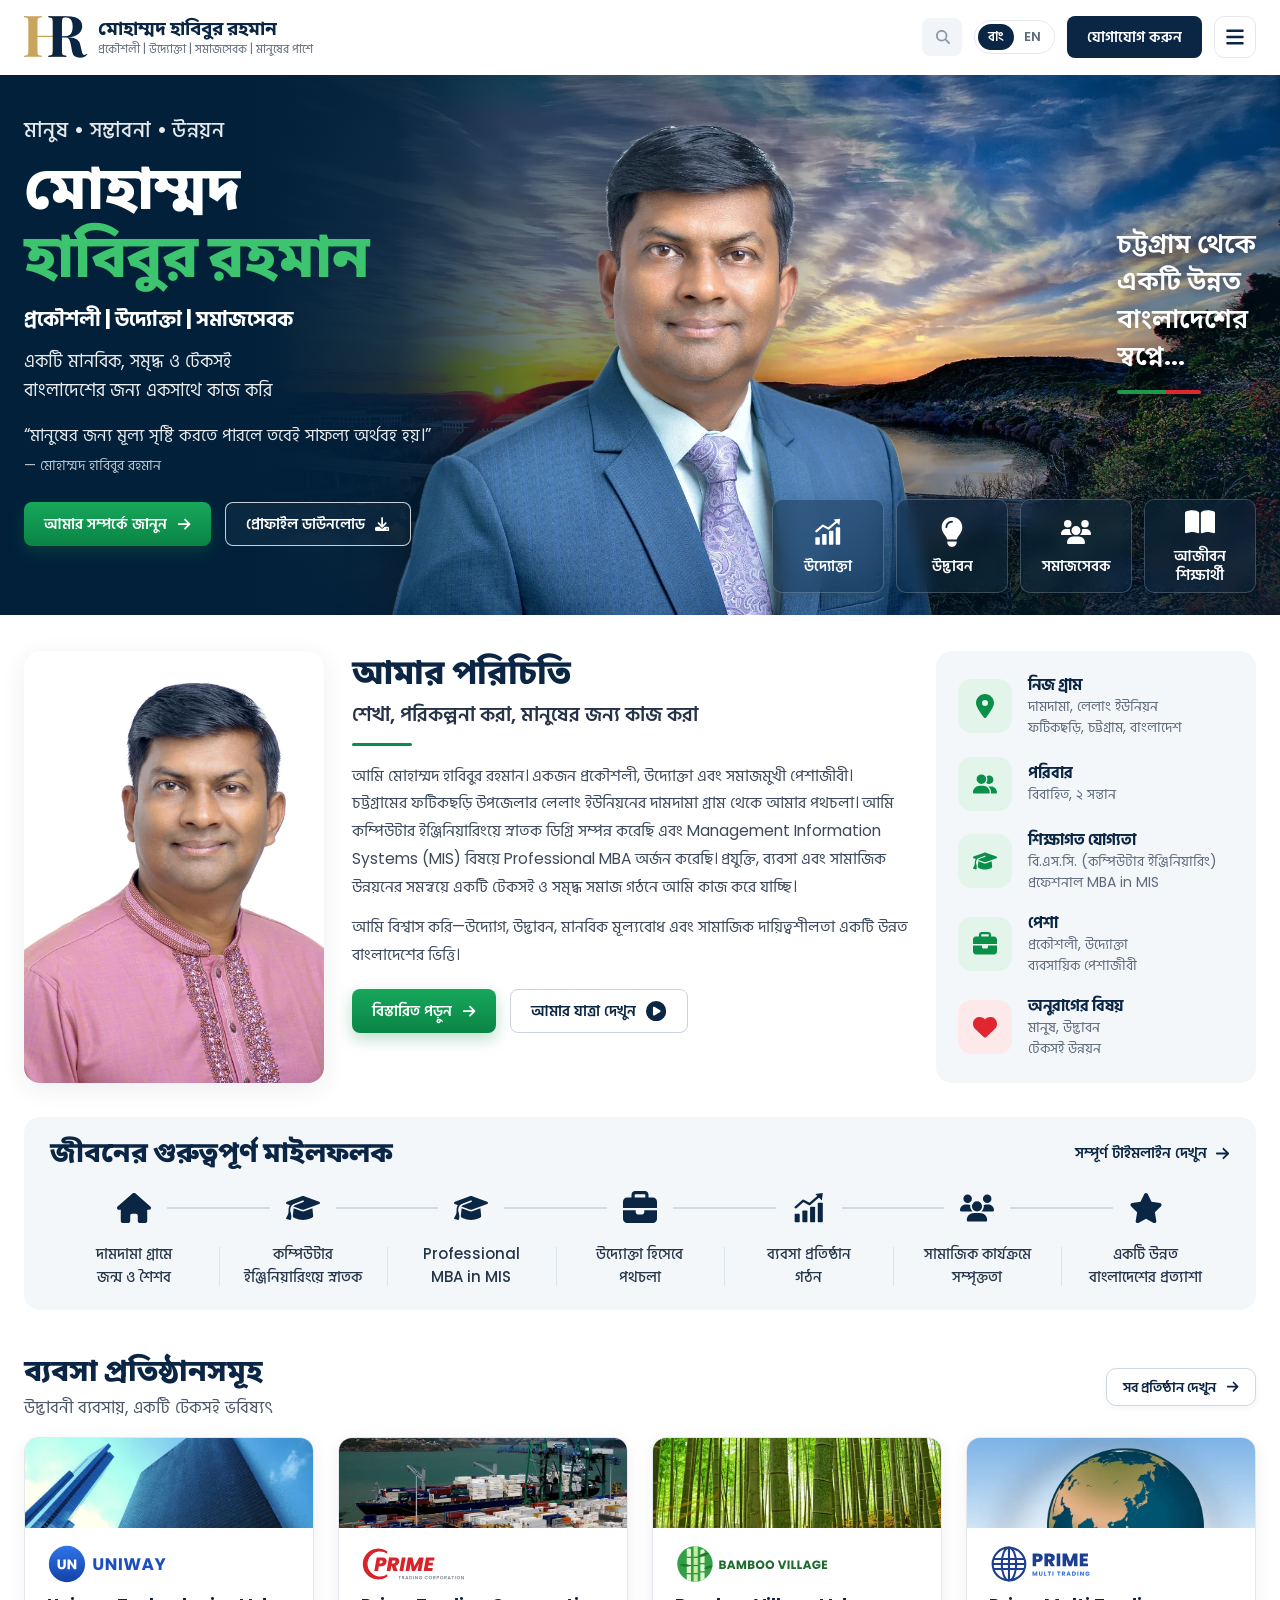
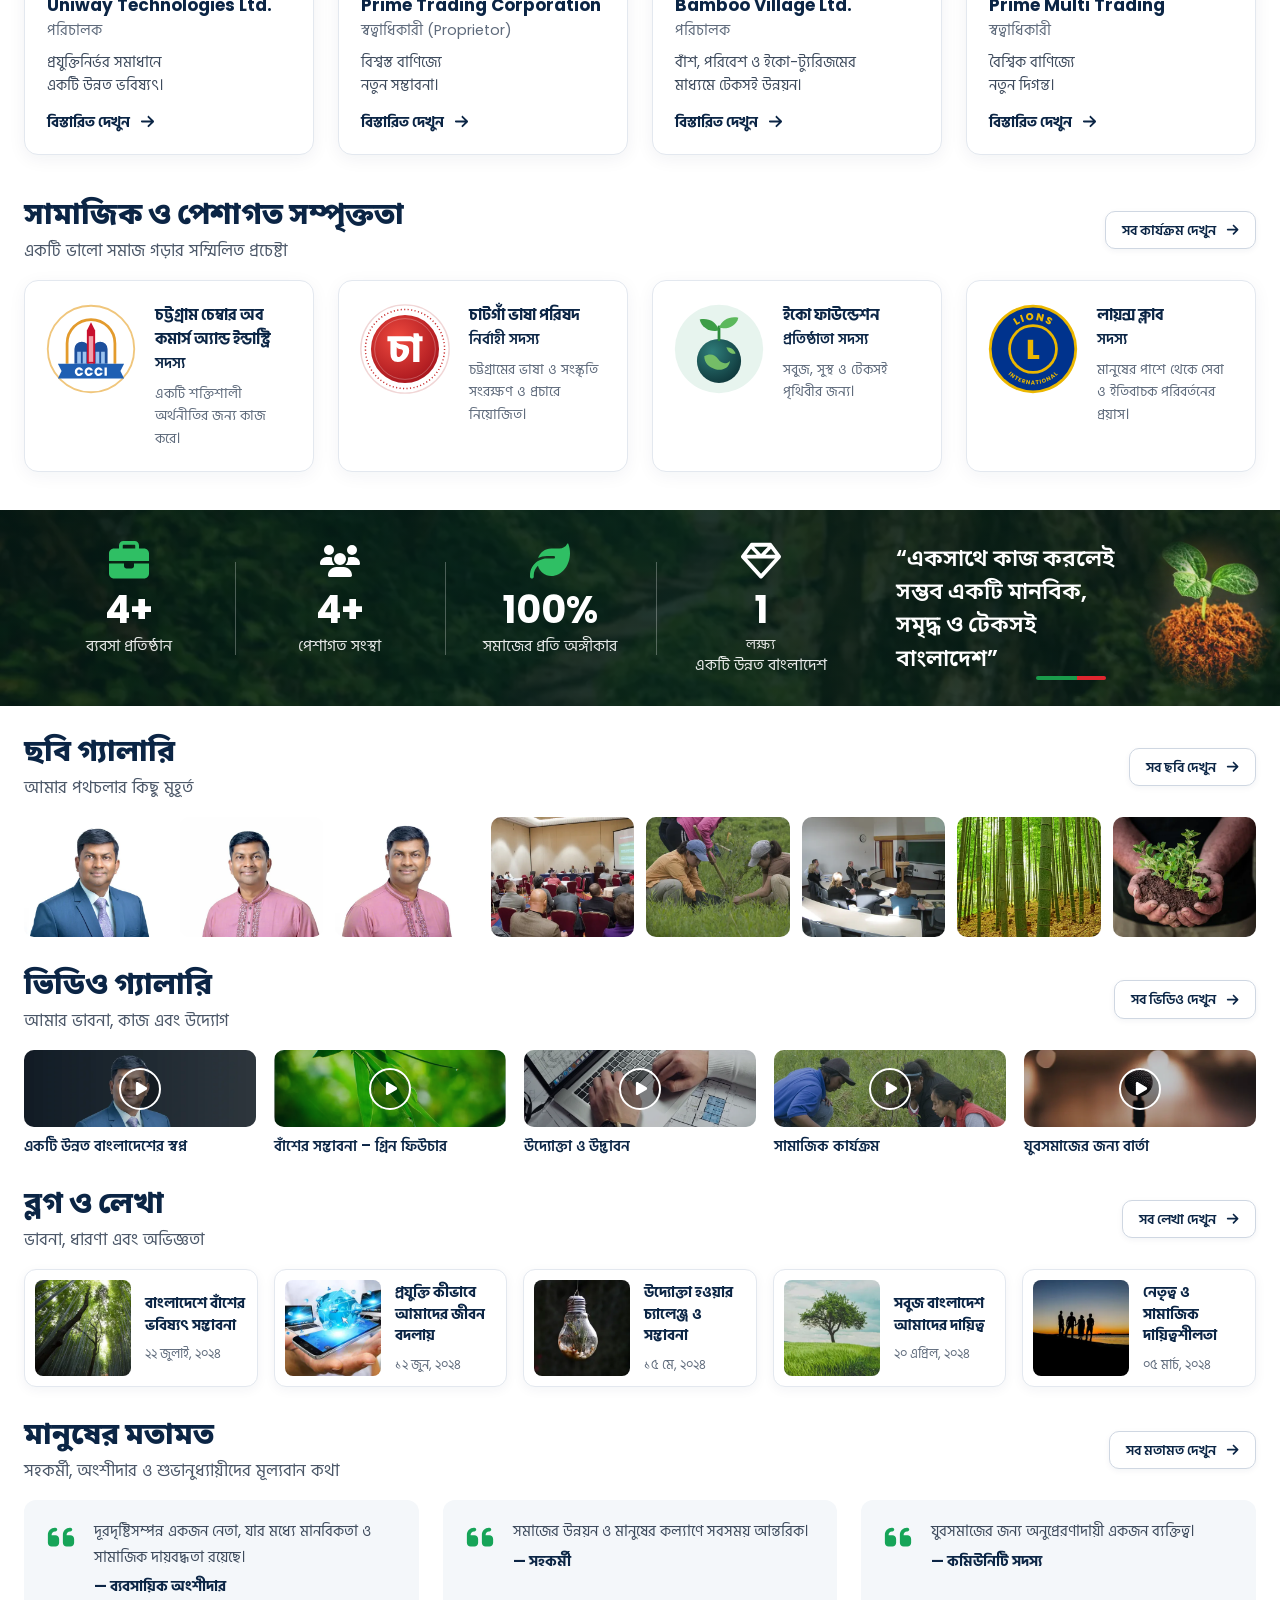
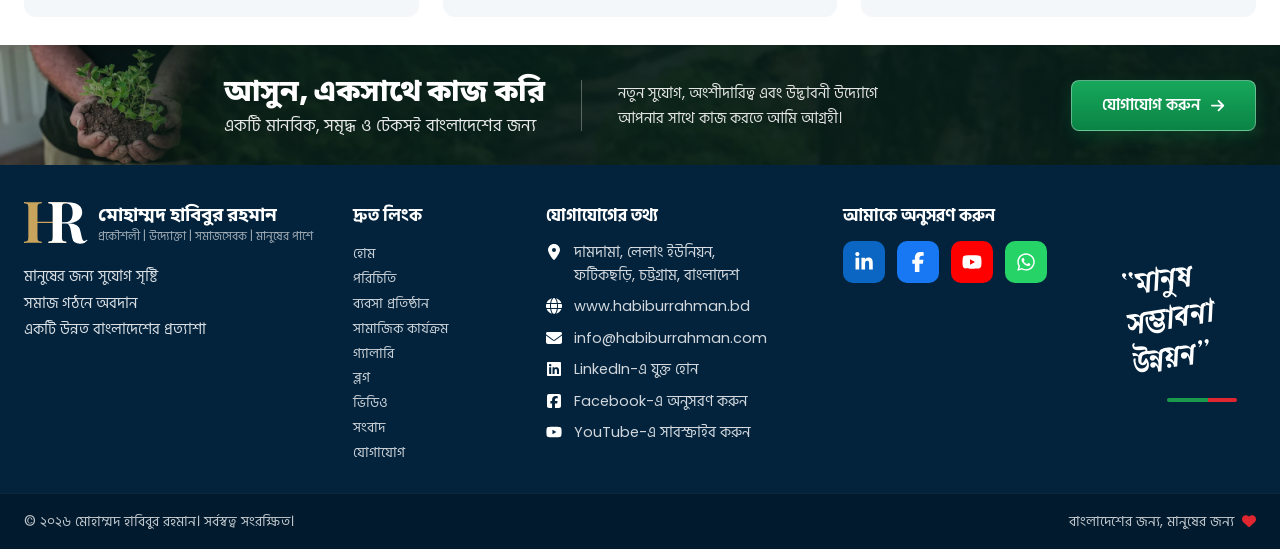
==== commit e221dbd1: "Update taglines, English name spelling and website domain - Hero tagline: মানুষ • সম্ভাবনা • উন্নয়ন" ====
--- a/index.html
+++ b/index.html
@@ -8,7 +8,7 @@
   <meta name="theme-color" content="#0b2545">
   <meta property="og:type" content="website">
   <meta property="og:title" content="মোহাম্মদ হাবিবুর রহমান | প্রকৌশলী, উদ্যোক্তা ও সমাজসেবক">
-  <meta property="og:description" content="মানুষ • ব্যবসা • সম্ভাবনা — একটি মানবিক, সমৃদ্ধ ও টেকসই বাংলাদেশের জন্য একসাথে কাজ করি।">
+  <meta property="og:description" content="মানুষ • সম্ভাবনা • উন্নয়ন — একটি মানবিক, সমৃদ্ধ ও টেকসই বাংলাদেশের জন্য একসাথে কাজ করি।">
   <meta property="og:image" content="assets/images/habib-about.webp">
   <link rel="icon" href="assets/images/favicon.svg" type="image/svg+xml">
   <link rel="preconnect" href="https://fonts.googleapis.com">
@@ -109,7 +109,7 @@
     </div>
     <div class="container hero-inner">
       <div class="hero-content">
-        <p class="hero-kicker" data-i18n="hero.kicker">মানুষ • ব্যবসা • সম্ভাবনা</p>
+        <p class="hero-kicker" data-i18n="hero.kicker">মানুষ • সম্ভাবনা • উন্নয়ন</p>
         <h1 class="hero-title">
           <span data-i18n="hero.name1">মোহাম্মদ</span>
           <span class="accent" data-i18n="hero.name2">হাবিবুর রহমান</span>
@@ -152,7 +152,7 @@
 
       <div class="about-text">
         <h2 class="about-title" data-i18n="about.title">আমার পরিচিতি</h2>
-        <p class="about-subtitle" data-i18n="about.subtitle">শেখা, কাজ, মানুষ এবং সমাজের জন্য</p>
+        <p class="about-subtitle" data-i18n="about.subtitle">শেখা, পরিকল্পনা করা, মানুষের জন্য কাজ করা</p>
         <span class="title-bar" aria-hidden="true"></span>
         <p data-i18n="about.p1">আমি মোহাম্মদ হাবিবুর রহমান। একজন প্রকৌশলী, উদ্যোক্তা এবং সমাজমুখী পেশাজীবী। চট্টগ্রামের ফটিকছড়ি উপজেলার লেলাং ইউনিয়নের দামদামা গ্রাম থেকে আমার পথচলা। আমি কম্পিউটার ইঞ্জিনিয়ারিংয়ে স্নাতক ডিগ্রি সম্পন্ন করেছি এবং Management Information Systems (MIS) বিষয়ে Professional MBA অর্জন করেছি। প্রযুক্তি, ব্যবসা এবং সামাজিক উন্নয়নের সমন্বয়ে একটি টেকসই ও সমৃদ্ধ সমাজ গঠনে আমি কাজ করে যাচ্ছি।</p>
         <p data-i18n="about.p2">আমি বিশ্বাস করি—উদ্যোগ, উদ্ভাবন, মানবিক মূল্যবোধ এবং সামাজিক দায়িত্বশীলতা একটি উন্নত বাংলাদেশের ভিত্তি।</p>
@@ -525,7 +525,7 @@
       <h3 data-i18n="footer.contact">যোগাযোগের তথ্য</h3>
       <ul>
         <li><svg class="icon" aria-hidden="true"><use href="#i-pin"/></svg><span data-i18n="footer.address">দামদামা, লেলাং ইউনিয়ন,<br>ফটিকছড়ি, চট্টগ্রাম, বাংলাদেশ</span></li>
-        <li><svg class="icon" aria-hidden="true"><use href="#i-globe"/></svg><a href="https://www.habiburrahman.com">www.habiburrahman.com</a></li>
+        <li><svg class="icon" aria-hidden="true"><use href="#i-globe"/></svg><a href="https://www.habiburrahman.bd">www.habiburrahman.bd</a></li>
         <li><svg class="icon" aria-hidden="true"><use href="#i-envelope"/></svg><a href="mailto:info@habiburrahman.com">info@habiburrahman.com</a></li>
         <!-- Replace "#contact" with the real profile links. -->
         <li><svg class="icon" aria-hidden="true"><use href="#i-linkedin"/></svg><a href="#contact" data-i18n="footer.linkedin">LinkedIn-এ যুক্ত হোন</a></li>
--- a/assets/css/style.css
+++ b/assets/css/style.css
@@ -1,5 +1,5 @@
 /* ==========================================================================
-   Mohammad Habibur Rahman — personal one-page site
+   Mohammad Habibur Rahaman — personal one-page site
    ========================================================================== */
 
 :root {
